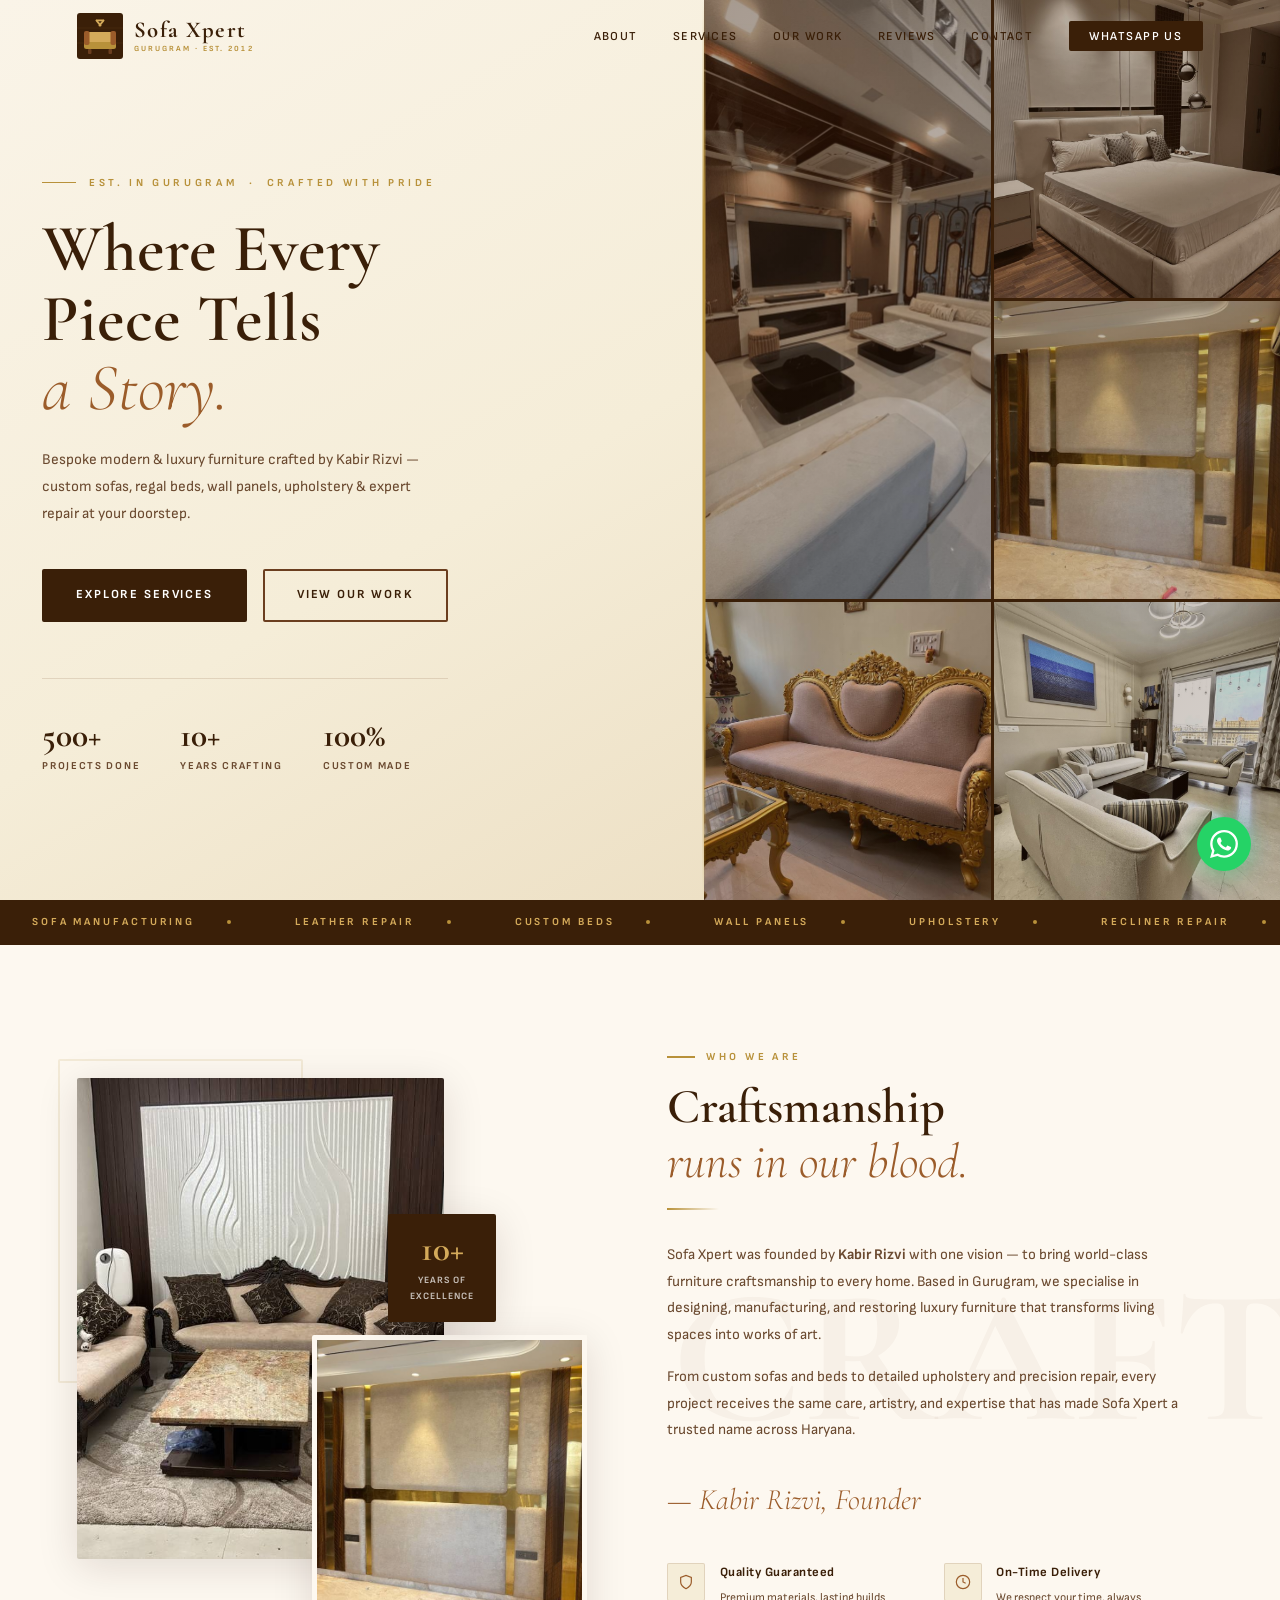
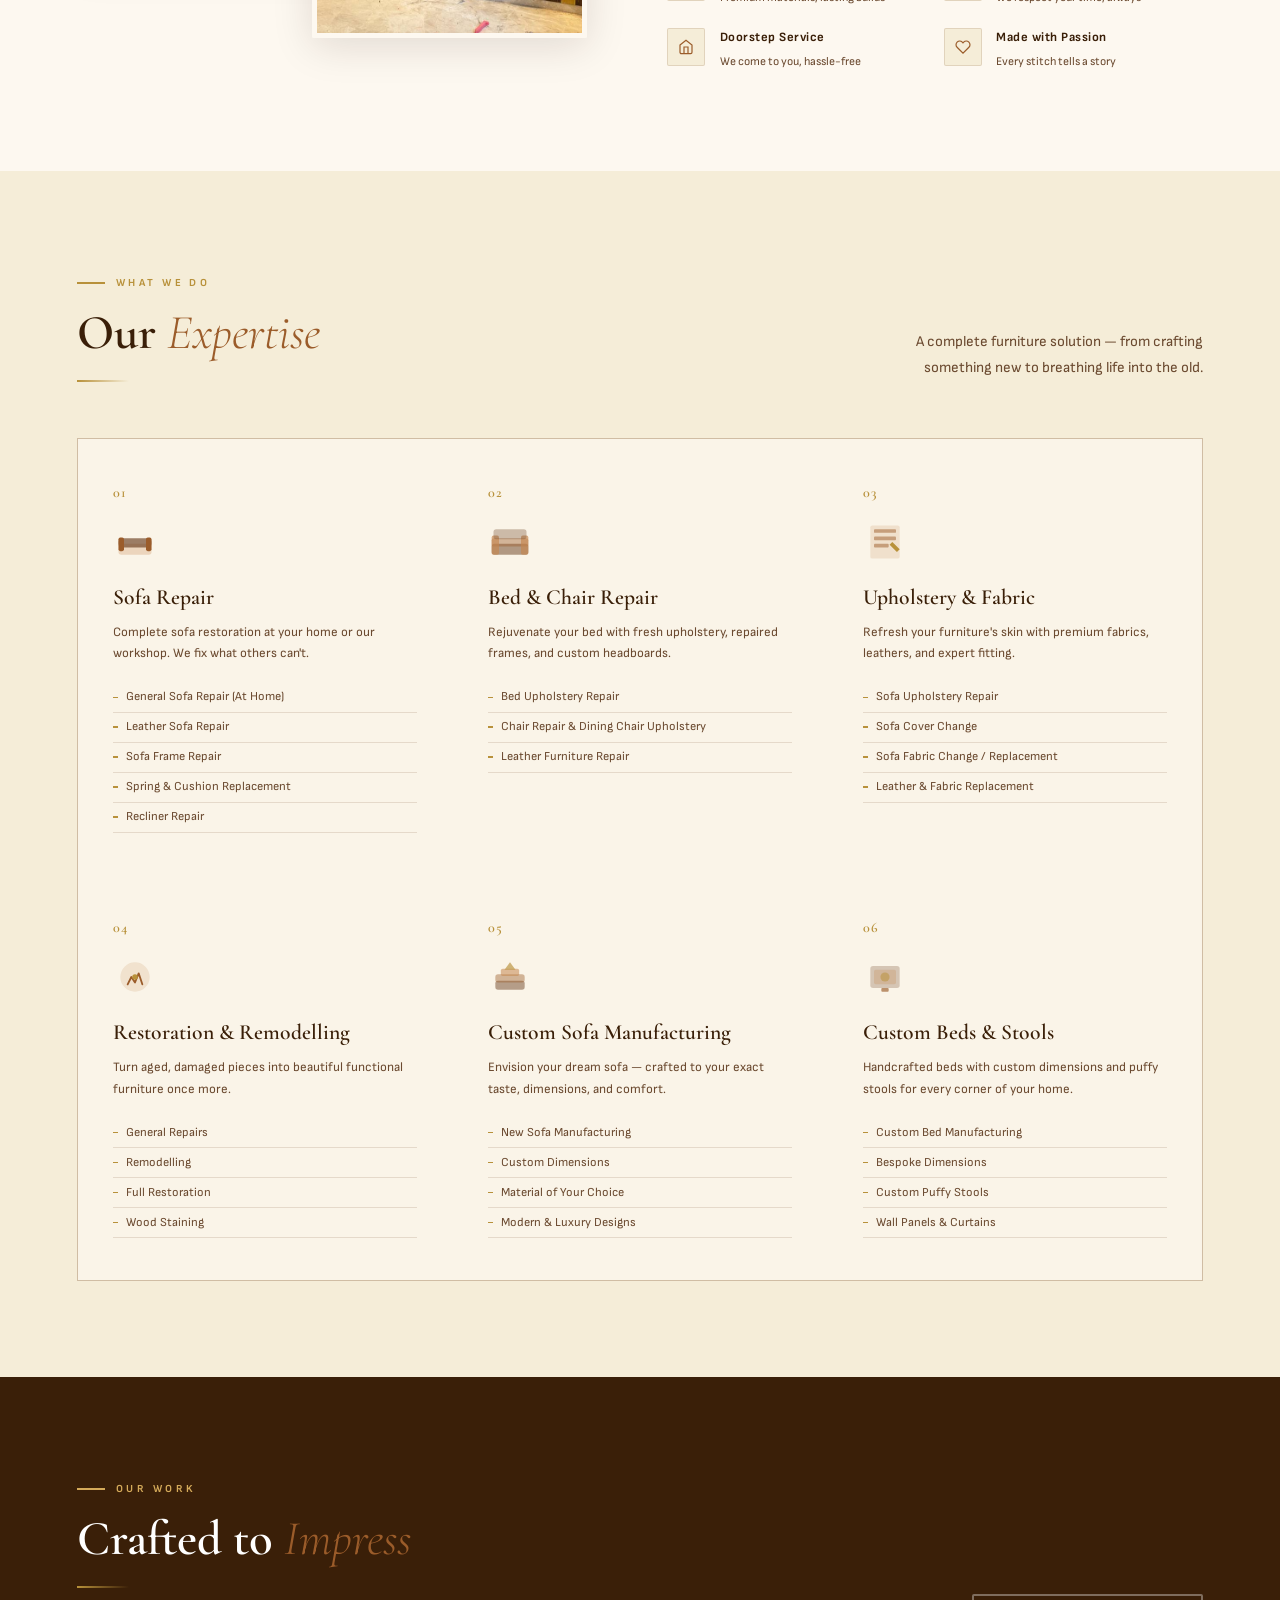
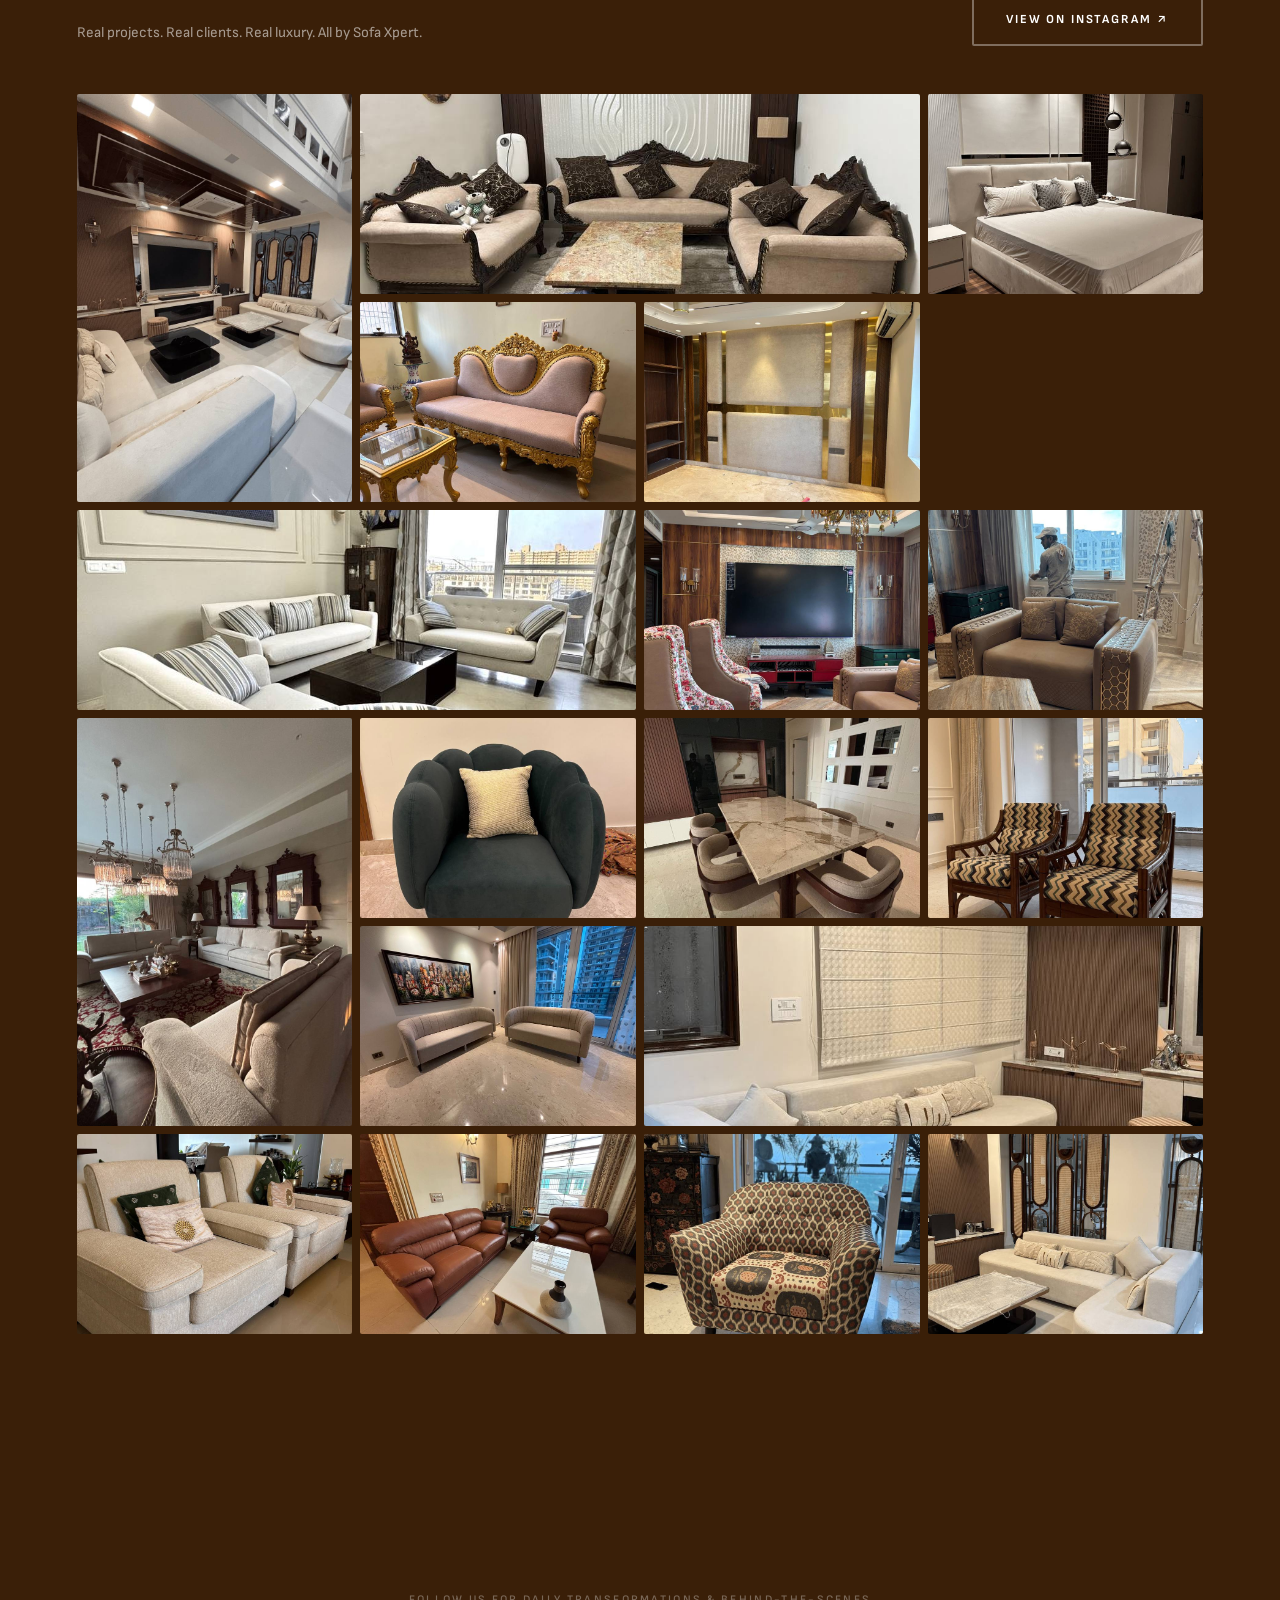
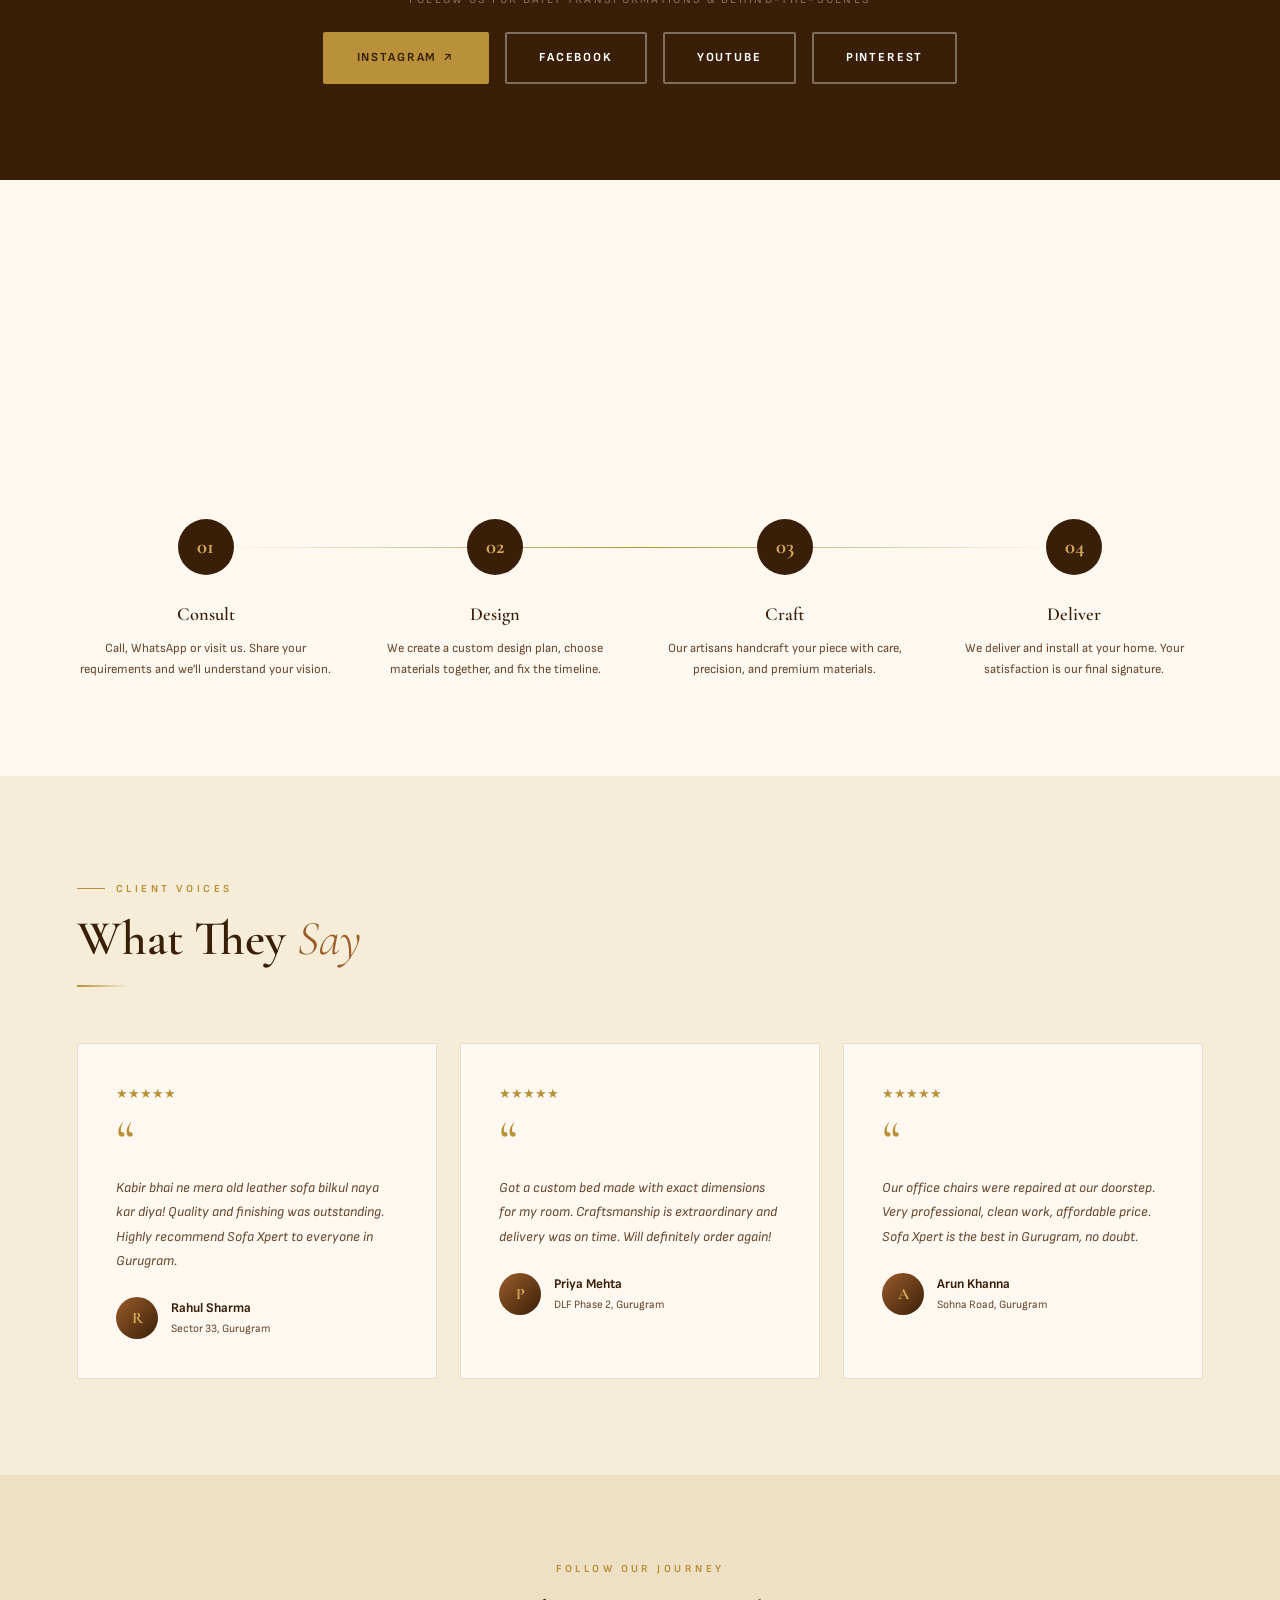
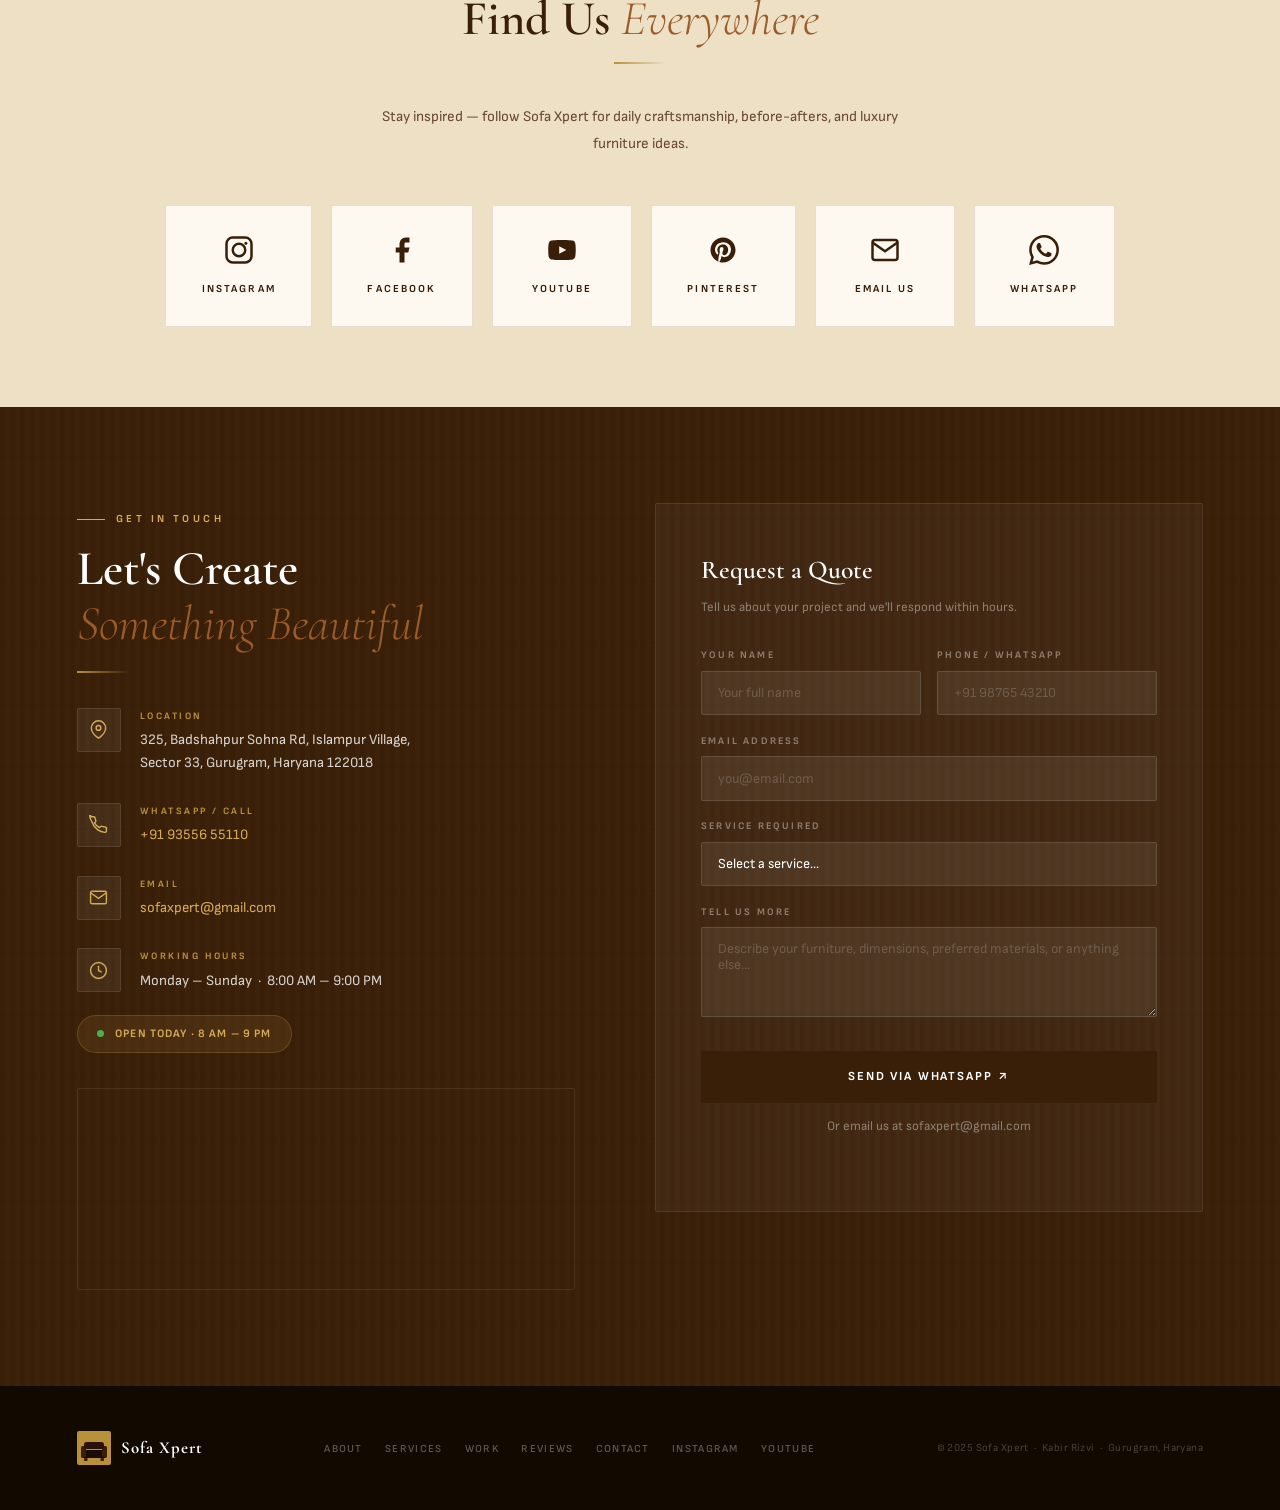
==== index.html @ 7680b851 "file name change" ====
<!DOCTYPE html>
<html lang="en">
<head>
  <meta charset="UTF-8"/>
  <meta name="viewport" content="width=device-width, initial-scale=1.0"/>
  <title>Sofa Xpert | Custom Modern &amp; Luxury Furniture – Gurugram</title>
  <meta name="description" content="Sofa Xpert by Kabir Rizvi — Custom luxury furniture, sofa repair, bed manufacturing, upholstery and more in Gurugram, Haryana."/>
  <link rel="preconnect" href="https://fonts.googleapis.com"/>
  <link rel="preconnect" href="https://fonts.gstatic.com" crossorigin/>
  <link href="https://fonts.googleapis.com/css2?family=Cormorant+Garamond:ital,wght@0,300;0,400;0,600;0,700;1,300;1,400;1,600&family=Sofia+Sans:wght@300;400;500;600;700&display=swap" rel="stylesheet"/>

  <link rel="stylesheet" href="style.css"/>
  
</head>
<body>

<!-- NAV -->
<nav id="nav">
  <a href="#" class="logo">
    <svg class="logo-icon" viewBox="0 0 46 46" fill="none" xmlns="http://www.w3.org/2000/svg">
      <rect width="46" height="46" rx="3" fill="#3A1F08"/>
      <!-- subtle grain lines -->
      <line x1="0" y1="15" x2="46" y2="15" stroke="rgba(184,145,58,.1)" stroke-width=".8"/>
      <line x1="0" y1="30" x2="46" y2="30" stroke="rgba(184,145,58,.1)" stroke-width=".8"/>
      <!-- Sofa seat -->
      <rect x="7" y="27" width="32" height="9" rx="2.5" fill="#B8913A"/>
      <!-- Sofa cushion back -->
      <rect x="10" y="19" width="26" height="10" rx="3" fill="#D4AA5A"/>
      <!-- Arms -->
      <rect x="7" y="18" width="5.5" height="14" rx="2" fill="#9B5C2A"/>
      <rect x="33.5" y="18" width="5.5" height="14" rx="2" fill="#9B5C2A"/>
      <!-- Legs -->
      <rect x="11" y="36" width="3.5" height="5" rx=".9" fill="#6B3E1F"/>
      <rect x="31.5" y="36" width="3.5" height="5" rx=".9" fill="#6B3E1F"/>
      <!-- X mark above -->
      <line x1="19.5" y1="7.5" x2="23.5" y2="12.5" stroke="#D4AA5A" stroke-width="2" stroke-linecap="round"/>
      <line x1="26.5" y1="7.5" x2="22.5" y2="12.5" stroke="#D4AA5A" stroke-width="2" stroke-linecap="round"/>
      <!-- Gold top bar -->
      <rect x="19" y="6.5" width="8" height="1.8" rx=".9" fill="#D4AA5A"/>
    </svg>
    <div class="logo-wm">
      <span class="logo-name">Sofa Xpert</span>
      <span class="logo-tag">Gurugram · Est. 2012</span>
    </div>
  </a>

  <ul class="nav-ul">
    <li><a href="#about">About</a></li>
    <li><a href="#services">Services</a></li>
    <li><a href="#gallery">Our Work</a></li>
    <li><a href="#testi">Reviews</a></li>
    <li><a href="#contact">Contact</a></li>
    <li><a href="https://wa.me/919355655110" target="_blank" class="nav-cta">WhatsApp Us</a></li>
  </ul>
  <button class="hbg" id="hbgBtn" aria-label="Menu">
    <span></span><span></span><span></span>
  </button>
</nav>

<!-- Mobile Nav -->
<div class="mob" id="mobNav">
  <button class="mob-x" id="mobX">✕</button>
  <a href="#about"    onclick="cM()">About</a>
  <a href="#services" onclick="cM()">Services</a>
  <a href="#gallery"  onclick="cM()">Our Work</a>
  <a href="#testi"    onclick="cM()">Reviews</a>
  <a href="#contact"  onclick="cM()">Contact</a>
  <a href="https://wa.me/919355655110" target="_blank" style="color:var(--gold)">WhatsApp ↗</a>
</div>

<!-- HERO -->
<section id="hero">
  <div class="h-left">
    <div class="h-content">
      <p class="h-ey">Est. in Gurugram &nbsp;·&nbsp; Crafted with Pride</p>
      <h1 class="h-hdg">Where Every<br/>Piece Tells<br/><em>a Story.</em></h1>
      <p class="h-sub">Bespoke modern &amp; luxury furniture crafted by Kabir Rizvi — custom sofas, regal beds, wall panels, upholstery &amp; expert repair at your doorstep.</p>
      <div class="h-btns">
        <a href="#services" class="btn btn-dark"><span>Explore Services</span></a>
        <a href="#gallery"  class="btn btn-ghost">View Our Work</a>
      </div>
      <div class="h-stats">
        <div><div class="sn">500+</div><div class="sl">Projects Done</div></div>
        <div><div class="sn">10+</div><div class="sl">Years Crafting</div></div>
        <div><div class="sn">100%</div><div class="sl">Custom Made</div></div>
      </div>
    </div>
  </div>

  <div class="h-right">
    <div class="h-grid">
      <div class="hg"><img src="[data-uri]" alt="luxury living room"/></div>
      <div class="hg"><img src="[data-uri]" alt="custom luxury bed"/></div>
      <div class="hg"><img src="[data-uri]" alt="wall panels"/></div>
      <div class="hg"><img src="[data-uri]" alt="gold baroque sofa"/></div>
      <div class="hg"><img src="[data-uri]" alt="modern sofas"/></div>
    </div>
    <div class="h-ov"></div>
  </div>
  <div class="h-gbar"></div>
</section>

<!-- MARQUEE -->
<div class="mq">
  <div class="mq-t">
    <span class="mi">Sofa Manufacturing <span class="md"></span></span>
    <span class="mi">Leather Repair <span class="md"></span></span>
    <span class="mi">Custom Beds <span class="md"></span></span>
    <span class="mi">Wall Panels <span class="md"></span></span>
    <span class="mi">Upholstery <span class="md"></span></span>
    <span class="mi">Recliner Repair <span class="md"></span></span>
    <span class="mi">Frame Repair <span class="md"></span></span>
    <span class="mi">Spring Replacement <span class="md"></span></span>
    <span class="mi">Fabric Change <span class="md"></span></span>
    <span class="mi">Restoration <span class="md"></span></span>
    <span class="mi">Remodelling <span class="md"></span></span>
    <span class="mi">Custom Stools <span class="md"></span></span>
    <span class="mi">Sofa Manufacturing <span class="md"></span></span>
    <span class="mi">Leather Repair <span class="md"></span></span>
    <span class="mi">Custom Beds <span class="md"></span></span>
    <span class="mi">Wall Panels <span class="md"></span></span>
    <span class="mi">Upholstery <span class="md"></span></span>
    <span class="mi">Recliner Repair <span class="md"></span></span>
    <span class="mi">Frame Repair <span class="md"></span></span>
    <span class="mi">Spring Replacement <span class="md"></span></span>
    <span class="mi">Fabric Change <span class="md"></span></span>
    <span class="mi">Restoration <span class="md"></span></span>
    <span class="mi">Remodelling <span class="md"></span></span>
    <span class="mi">Custom Stools <span class="md"></span></span>
  </div>
</div>

<!-- ABOUT -->
<section id="about">
  <div class="ab-g">
    <div class="ab-ph rv">
      <div class="ap-fr"></div>
      <div class="ap-m"><img src="[data-uri]" alt="Kabir Rizvi's craftsmanship — luxury sofa set"/></div>
      <div class="ap-a"><img src="[data-uri]" alt="wall panel detail"/></div>
      <div class="ap-b">
        <div class="ap-bn">10+</div>
        <div class="ap-bt">Years of<br/>Excellence</div>
      </div>
    </div>
    <div class="rv">
      <p class="tag">Who We Are</p>
      <h2 class="hdg">Craftsmanship<br/><em>runs in our blood.</em></h2>
      <div class="bar"></div>
      <p class="sub">Sofa Xpert was founded by <strong>Kabir Rizvi</strong> with one vision — to bring world-class furniture craftsmanship to every home. Based in Gurugram, we specialise in designing, manufacturing, and restoring luxury furniture that transforms living spaces into works of art.</p>
      <p class="sub" style="margin-top:1rem">From custom sofas and beds to detailed upholstery and precision repair, every project receives the same care, artistry, and expertise that has made Sofa Xpert a trusted name across Haryana.</p>
      <p class="ab-sig">— Kabir Rizvi, Founder</p>
      <div class="feats">
        <div class="feat">
          <div class="fic"><svg viewBox="0 0 24 24"><path d="M12 22s8-4 8-10V5l-8-3-8 3v7c0 6 8 10 8 10z"/></svg></div>
          <div class="fb"><strong>Quality Guaranteed</strong><span>Premium materials, lasting builds</span></div>
        </div>
        <div class="feat">
          <div class="fic"><svg viewBox="0 0 24 24"><circle cx="12" cy="12" r="10"/><polyline points="12 6 12 12 16 14"/></svg></div>
          <div class="fb"><strong>On-Time Delivery</strong><span>We respect your time, always</span></div>
        </div>
        <div class="feat">
          <div class="fic"><svg viewBox="0 0 24 24"><path d="M3 9l9-7 9 7v11a2 2 0 01-2 2H5a2 2 0 01-2-2z"/><polyline points="9 22 9 12 15 12 15 22"/></svg></div>
          <div class="fb"><strong>Doorstep Service</strong><span>We come to you, hassle-free</span></div>
        </div>
        <div class="feat">
          <div class="fic"><svg viewBox="0 0 24 24"><path d="M20.84 4.61a5.5 5.5 0 00-7.78 0L12 5.67l-1.06-1.06a5.5 5.5 0 00-7.78 7.78l1.06 1.06L12 21.23l7.78-7.78 1.06-1.06a5.5 5.5 0 000-7.78z"/></svg></div>
          <div class="fb"><strong>Made with Passion</strong><span>Every stitch tells a story</span></div>
        </div>
      </div>
    </div>
  </div>
</section>

<!-- SERVICES -->
<section id="services">
  <div class="svc-h">
    <div class="rv">
      <p class="tag">What We Do</p>
      <h2 class="hdg">Our <em>Expertise</em></h2>
      <div class="bar" style="margin-bottom:0"></div>
    </div>
    <p class="sub rv" style="text-align:right;max-width:300px">A complete furniture solution — from crafting something new to breathing life into the old.</p>
  </div>
  <div class="svc-g">
    <div class="sc rv">
      <div class="sc-n">01</div>
      <div class="sc-ico"><svg viewBox="0 0 48 48" fill="none"><rect x="6" y="26" width="36" height="12" rx="3" fill="#C4864E" opacity=".28"/><rect x="6" y="20" width="36" height="10" rx="4" fill="#6B3E1F" opacity=".65"/><rect x="6" y="19" width="6" height="15" rx="2" fill="#9B5C2A"/><rect x="36" y="19" width="6" height="15" rx="2" fill="#9B5C2A"/></svg></div>
      <h3 class="sc-t">Sofa Repair</h3>
      <p class="sc-d">Complete sofa restoration at your home or our workshop. We fix what others can't.</p>
      <ul class="sc-l"><li>General Sofa Repair (At Home)</li><li>Leather Sofa Repair</li><li>Sofa Frame Repair</li><li>Spring &amp; Cushion Replacement</li><li>Recliner Repair</li></ul>
    </div>
    <div class="sc rv">
      <div class="sc-n">02</div>
      <div class="sc-ico"><svg viewBox="0 0 48 48" fill="none"><rect x="4" y="26" width="40" height="12" rx="3" fill="#6B3E1F" opacity=".5"/><rect x="4" y="20" width="40" height="9" rx="2" fill="#9B5C2A" opacity=".42"/><rect x="4" y="17" width="8" height="21" rx="2" fill="#C4864E" opacity=".65"/><rect x="36" y="17" width="8" height="21" rx="2" fill="#C4864E" opacity=".65"/><rect x="6" y="10" width="36" height="11" rx="3" fill="#6B3E1F" opacity=".32"/></svg></div>
      <h3 class="sc-t">Bed &amp; Chair Repair</h3>
      <p class="sc-d">Rejuvenate your bed with fresh upholstery, repaired frames, and custom headboards.</p>
      <ul class="sc-l"><li>Bed Upholstery Repair</li><li>Chair Repair &amp; Dining Chair Upholstery</li><li>Leather Furniture Repair</li></ul>
    </div>
    <div class="sc rv">
      <div class="sc-n">03</div>
      <div class="sc-ico"><svg viewBox="0 0 48 48" fill="none"><rect x="8" y="6" width="32" height="36" rx="2" fill="#C4864E" opacity=".18"/><rect x="12" y="10" width="24" height="4" rx="1" fill="#9B5C2A" opacity=".5"/><rect x="12" y="18" width="24" height="4" rx="1" fill="#9B5C2A" opacity=".5"/><rect x="12" y="26" width="16" height="4" rx="1" fill="#9B5C2A" opacity=".5"/><path d="M32 24l8 8-3 3-8-8" fill="#B8913A"/></svg></div>
      <h3 class="sc-t">Upholstery &amp; Fabric</h3>
      <p class="sc-d">Refresh your furniture's skin with premium fabrics, leathers, and expert fitting.</p>
      <ul class="sc-l"><li>Sofa Upholstery Repair</li><li>Sofa Cover Change</li><li>Sofa Fabric Change / Replacement</li><li>Leather &amp; Fabric Replacement</li></ul>
    </div>
    <div class="sc rv">
      <div class="sc-n">04</div>
      <div class="sc-ico"><svg viewBox="0 0 48 48" fill="none"><circle cx="24" cy="24" r="16" fill="#C4864E" opacity=".17"/><path d="M16 32l4-8 4 6 4-10 4 12" stroke="#9B5C2A" stroke-width="2" stroke-linecap="round" stroke-linejoin="round"/><circle cx="24" cy="24" r="3" fill="#B8913A"/></svg></div>
      <h3 class="sc-t">Restoration &amp; Remodelling</h3>
      <p class="sc-d">Turn aged, damaged pieces into beautiful functional furniture once more.</p>
      <ul class="sc-l"><li>General Repairs</li><li>Remodelling</li><li>Full Restoration</li><li>Wood Staining</li></ul>
    </div>
    <div class="sc rv">
      <div class="sc-n">05</div>
      <div class="sc-ico"><svg viewBox="0 0 48 48" fill="none"><rect x="8" y="28" width="32" height="10" rx="3" fill="#6B3E1F" opacity=".48"/><rect x="8" y="21" width="32" height="9" rx="3" fill="#9B5C2A" opacity=".43"/><rect x="14" y="15" width="20" height="8" rx="2" fill="#C4864E" opacity=".55"/><path d="M24 8l6 8H18l6-8z" fill="#B8913A" opacity=".65"/></svg></div>
      <h3 class="sc-t">Custom Sofa Manufacturing</h3>
      <p class="sc-d">Envision your dream sofa — crafted to your exact taste, dimensions, and comfort.</p>
      <ul class="sc-l"><li>New Sofa Manufacturing</li><li>Custom Dimensions</li><li>Material of Your Choice</li><li>Modern &amp; Luxury Designs</li></ul>
    </div>
    <div class="sc rv">
      <div class="sc-n">06</div>
      <div class="sc-ico"><svg viewBox="0 0 48 48" fill="none"><rect x="8" y="12" width="32" height="24" rx="3" fill="#6B3E1F" opacity=".26"/><rect x="12" y="16" width="24" height="16" rx="2" fill="#C4864E" opacity=".26"/><rect x="20" y="36" width="8" height="4" rx="1" fill="#9B5C2A" opacity=".65"/><circle cx="24" cy="24" r="5" fill="#B8913A" opacity=".52"/></svg></div>
      <h3 class="sc-t">Custom Beds &amp; Stools</h3>
      <p class="sc-d">Handcrafted beds with custom dimensions and puffy stools for every corner of your home.</p>
      <ul class="sc-l"><li>Custom Bed Manufacturing</li><li>Bespoke Dimensions</li><li>Custom Puffy Stools</li><li>Wall Panels &amp; Curtains</li></ul>
    </div>
  </div>
</section>

<!-- GALLERY — ALL 20 REAL PHOTOS -->
<section id="gallery">
  <div class="gal-h">
    <div class="rv">
      <p class="tag">Our Work</p>
      <h2 class="hdg">Crafted to <em>Impress</em></h2>
      <div class="bar"></div>
      <p class="sub">Real projects. Real clients. Real luxury. All by Sofa Xpert.</p>
    </div>
    <a href="https://www.instagram.com/sofaxpert/" target="_blank" class="btn btn-gl rv">View on Instagram ↗</a>
  </div>

  <div class="gal-g">
    <!-- row 1 -->
    <div class="gi t2 rv"><img src="[data-uri]" alt="Large luxury living room"/><div class="gi-ov"><span>Luxury Living Room</span></div></div>
    <div class="gi c2 rv"><img src="[data-uri]" alt="Royal carved sofa set"/><div class="gi-ov"><span>Royal Carved Sofa</span></div></div>
    <div class="gi rv"><img src="[data-uri]" alt="Custom luxury bed"/><div class="gi-ov"><span>Custom Luxury Bed</span></div></div>
    <!-- row 2 (completing row 1 tall) -->
    <div class="gi rv"><img src="[data-uri]" alt="Gold baroque sofa"/><div class="gi-ov"><span>Gold Baroque Sofa</span></div></div>
    <div class="gi rv"><img src="[data-uri]" alt="Wall panels"/><div class="gi-ov"><span>Luxury Wall Panels</span></div></div>
    <!-- row 3 -->
    <div class="gi c2 rv"><img src="[data-uri]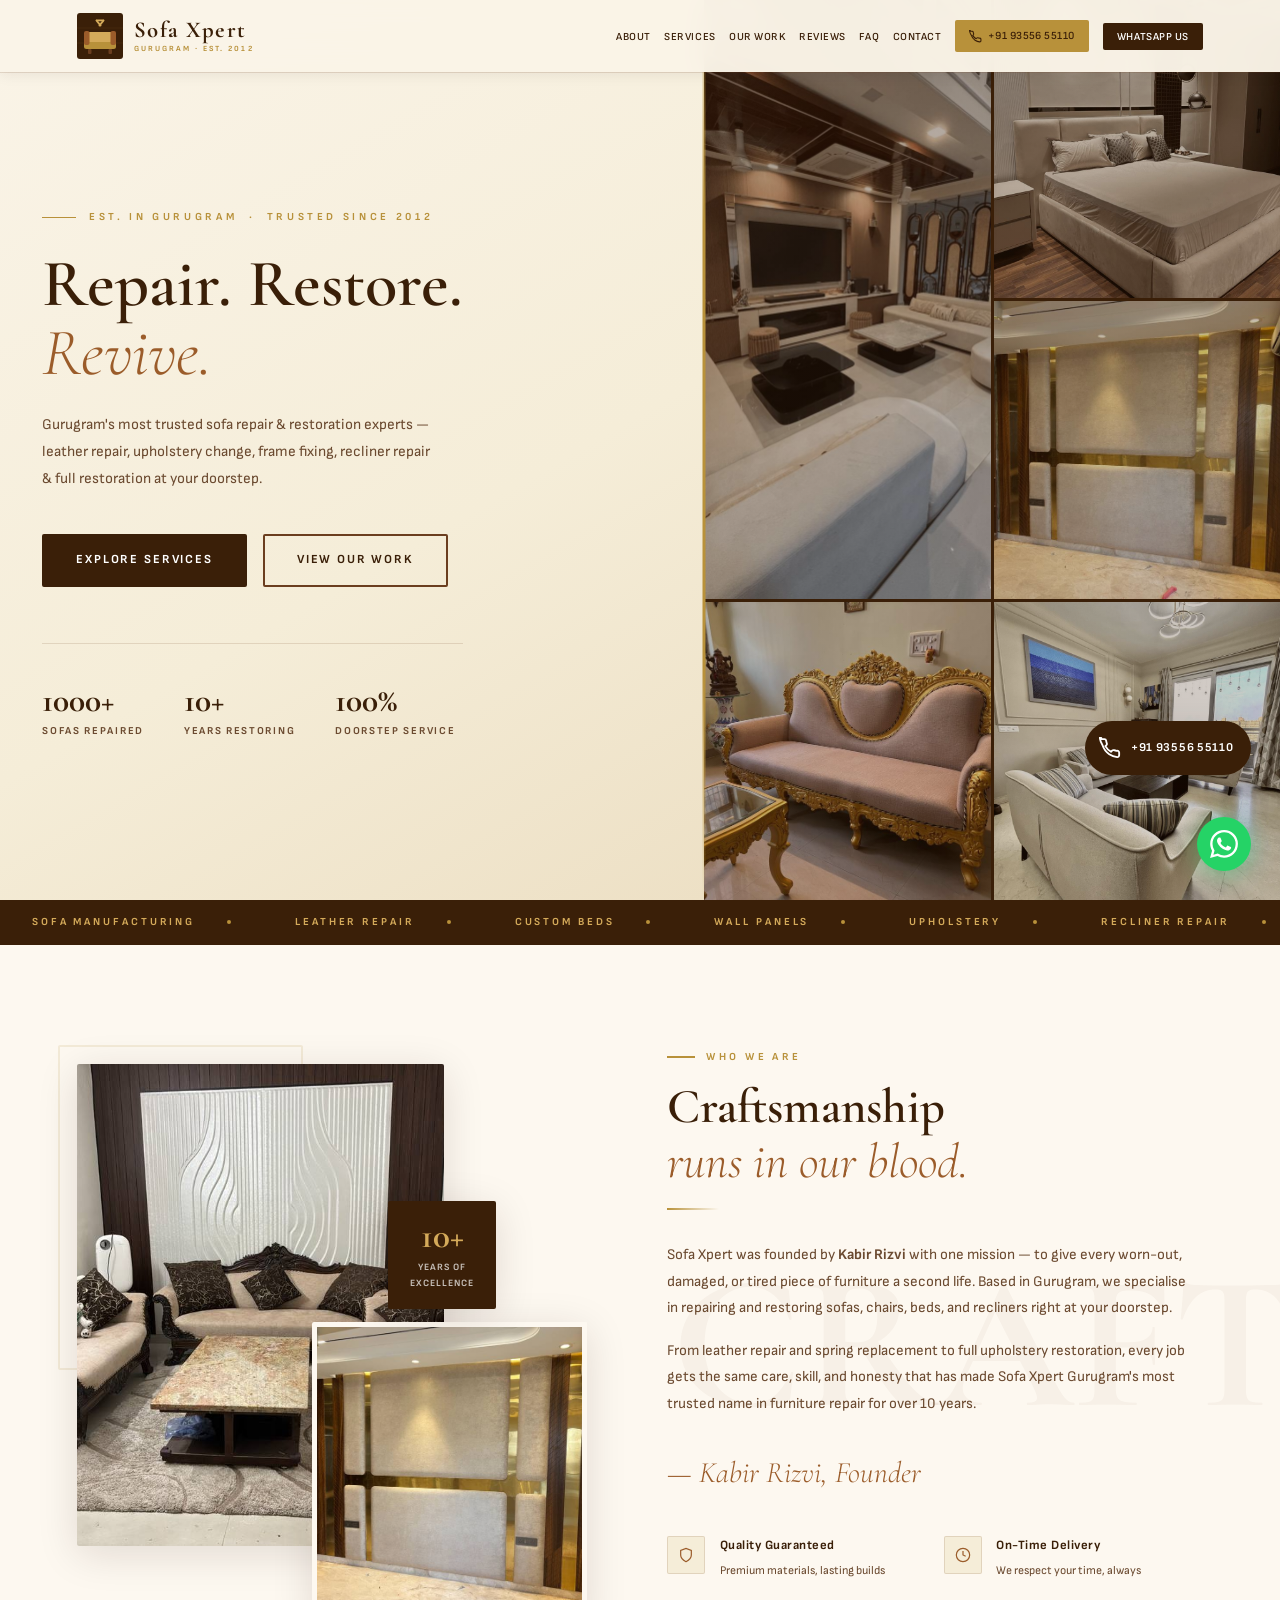
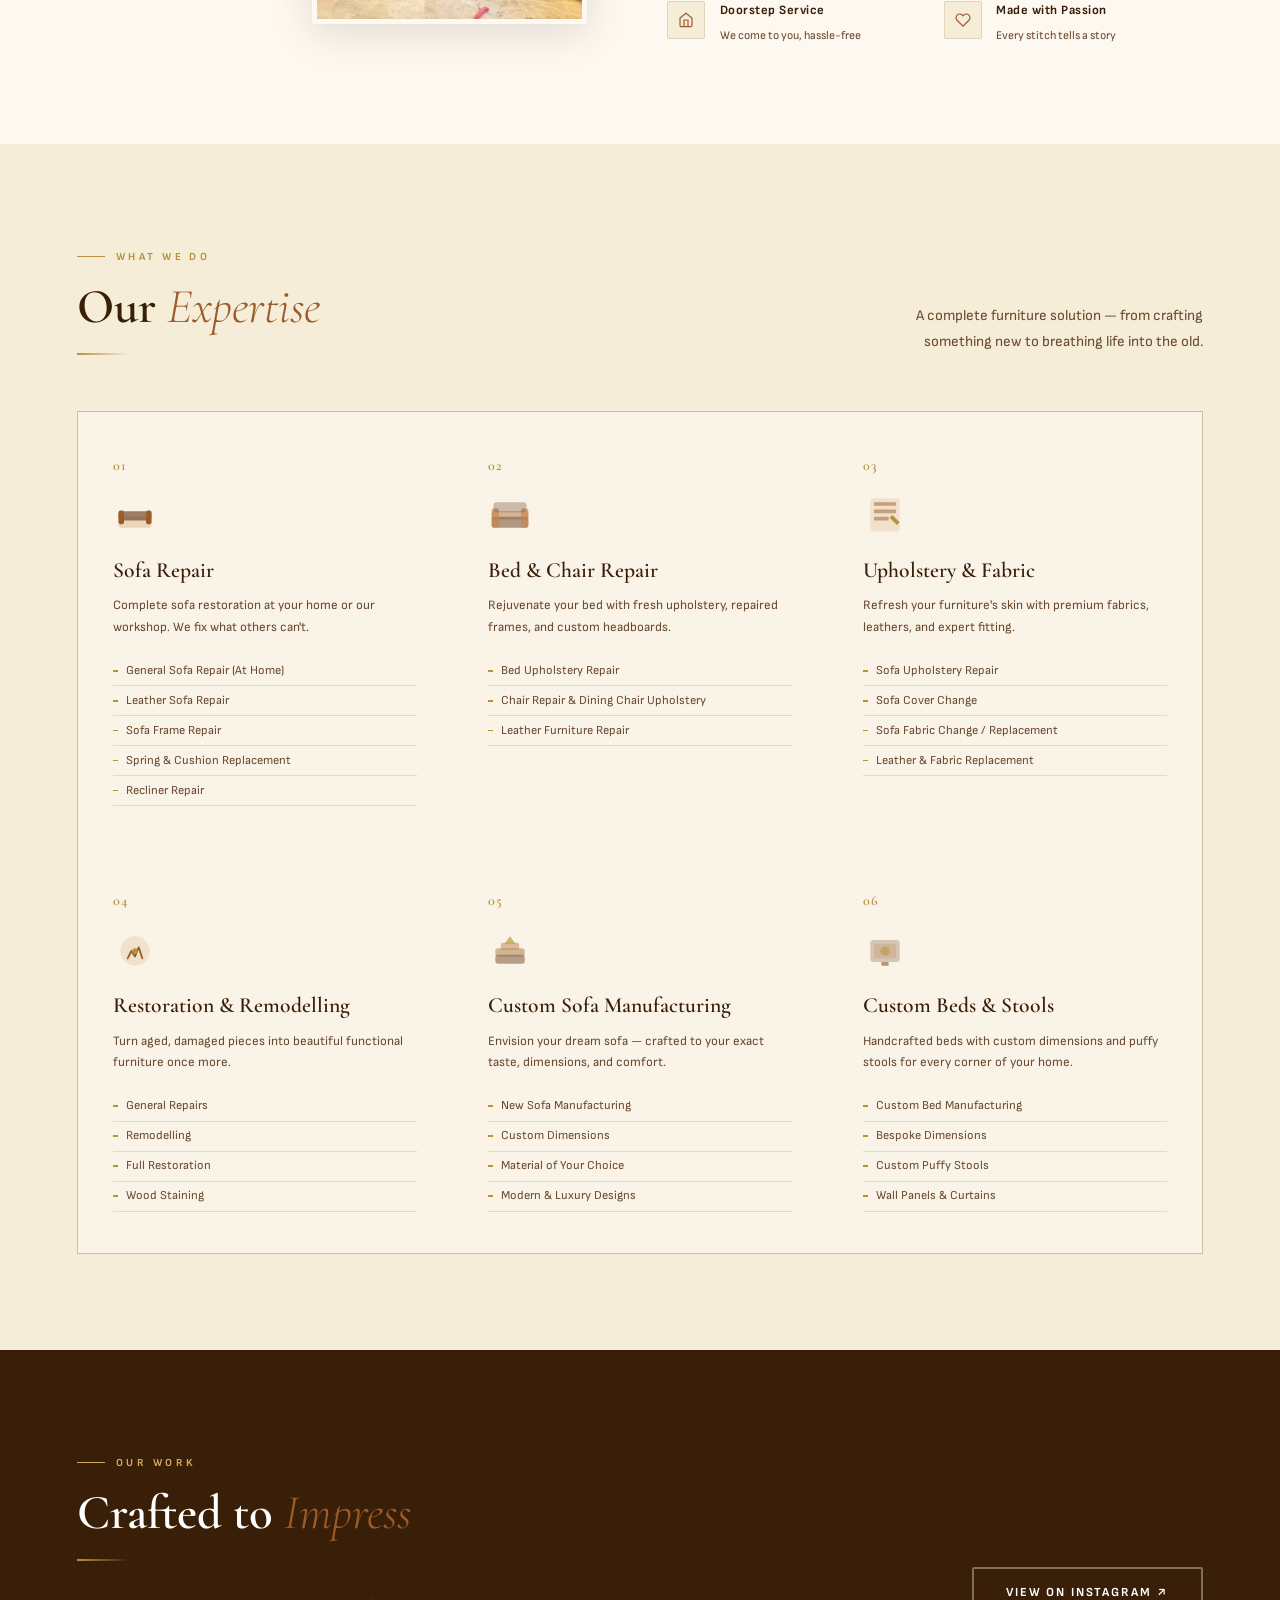
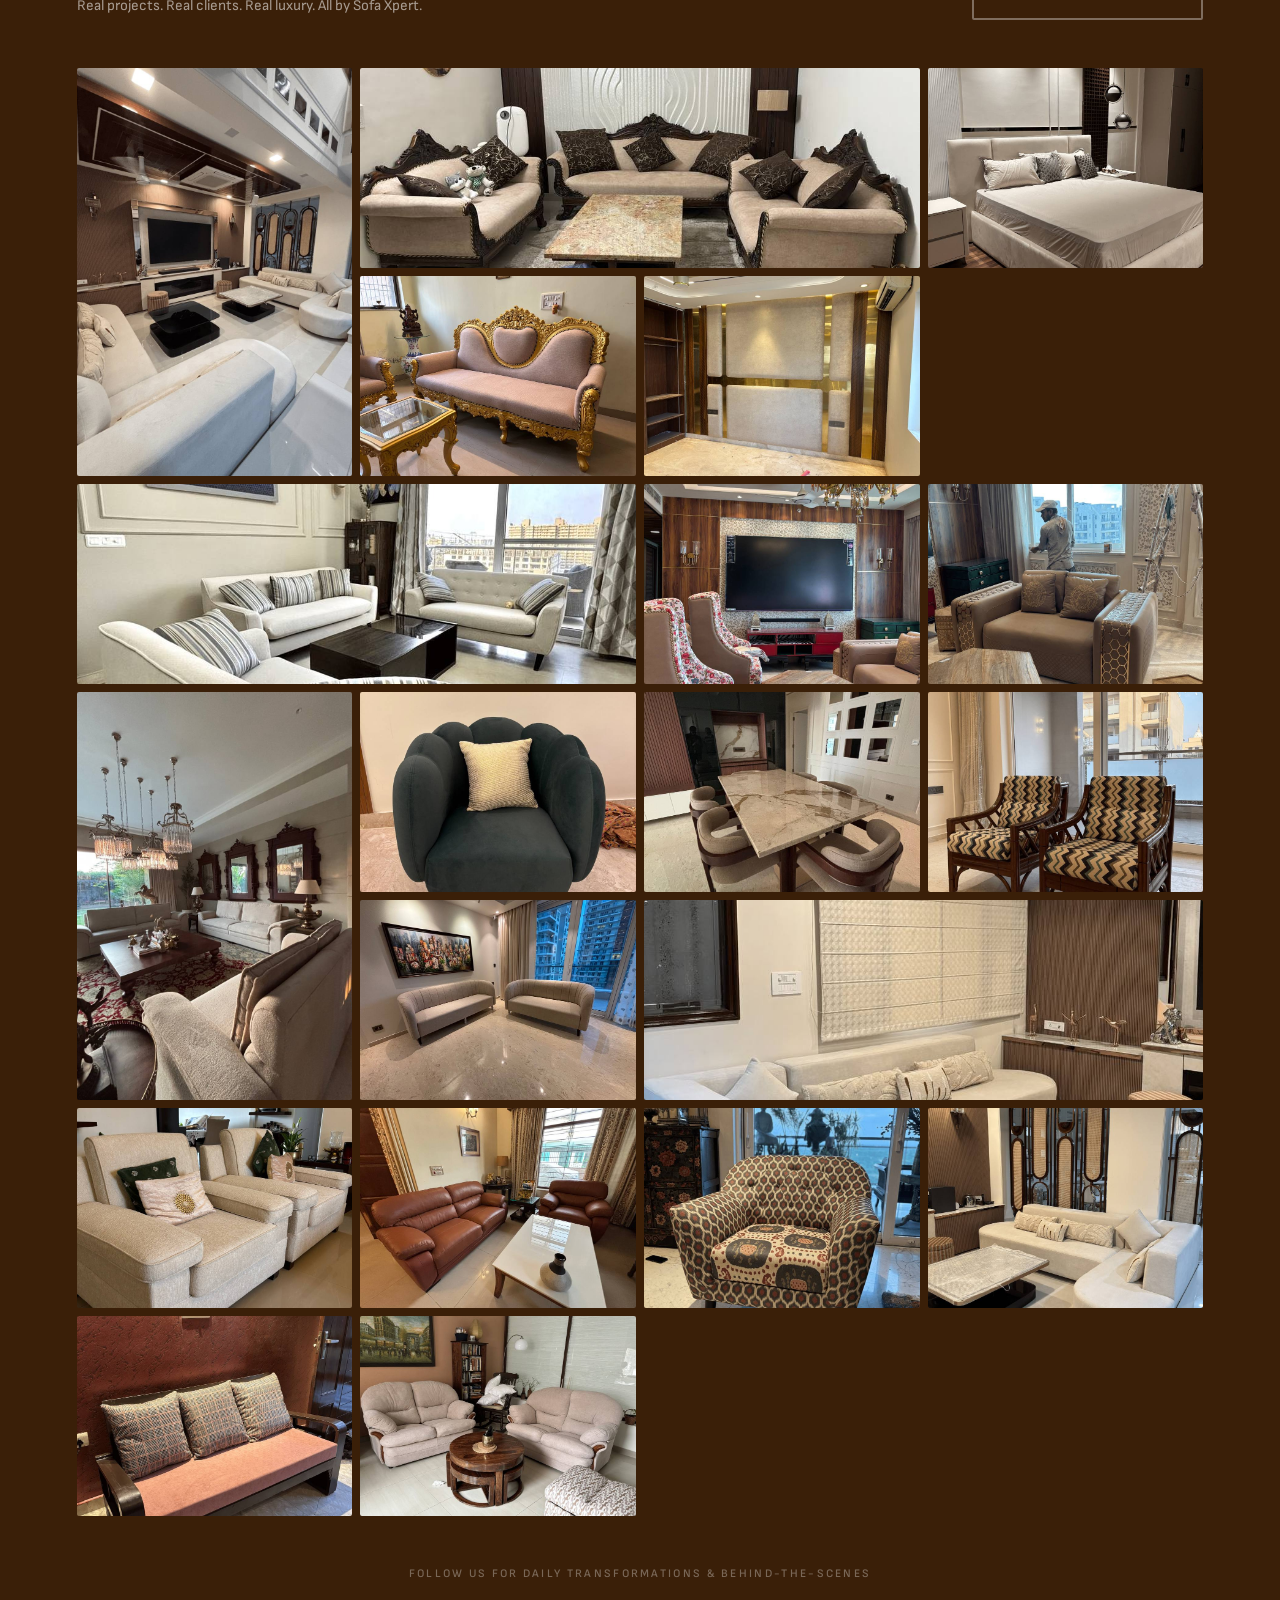
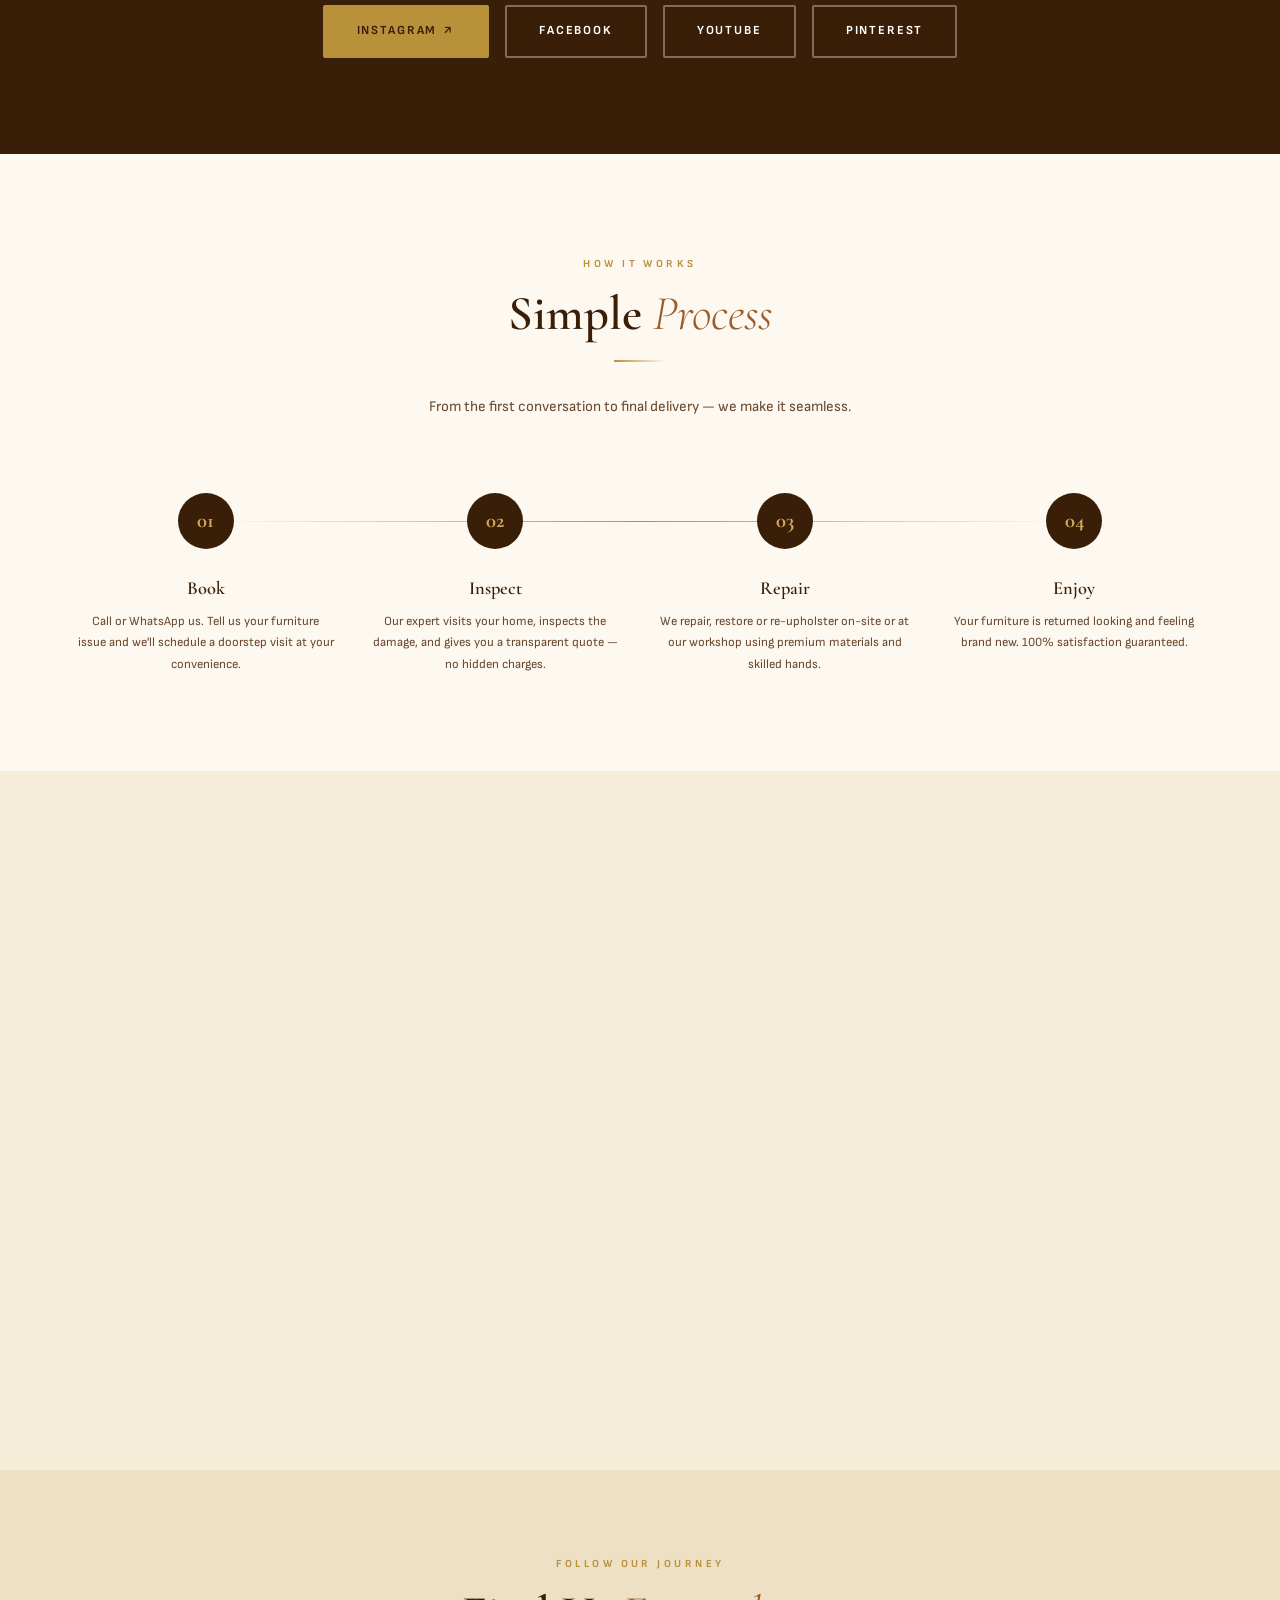
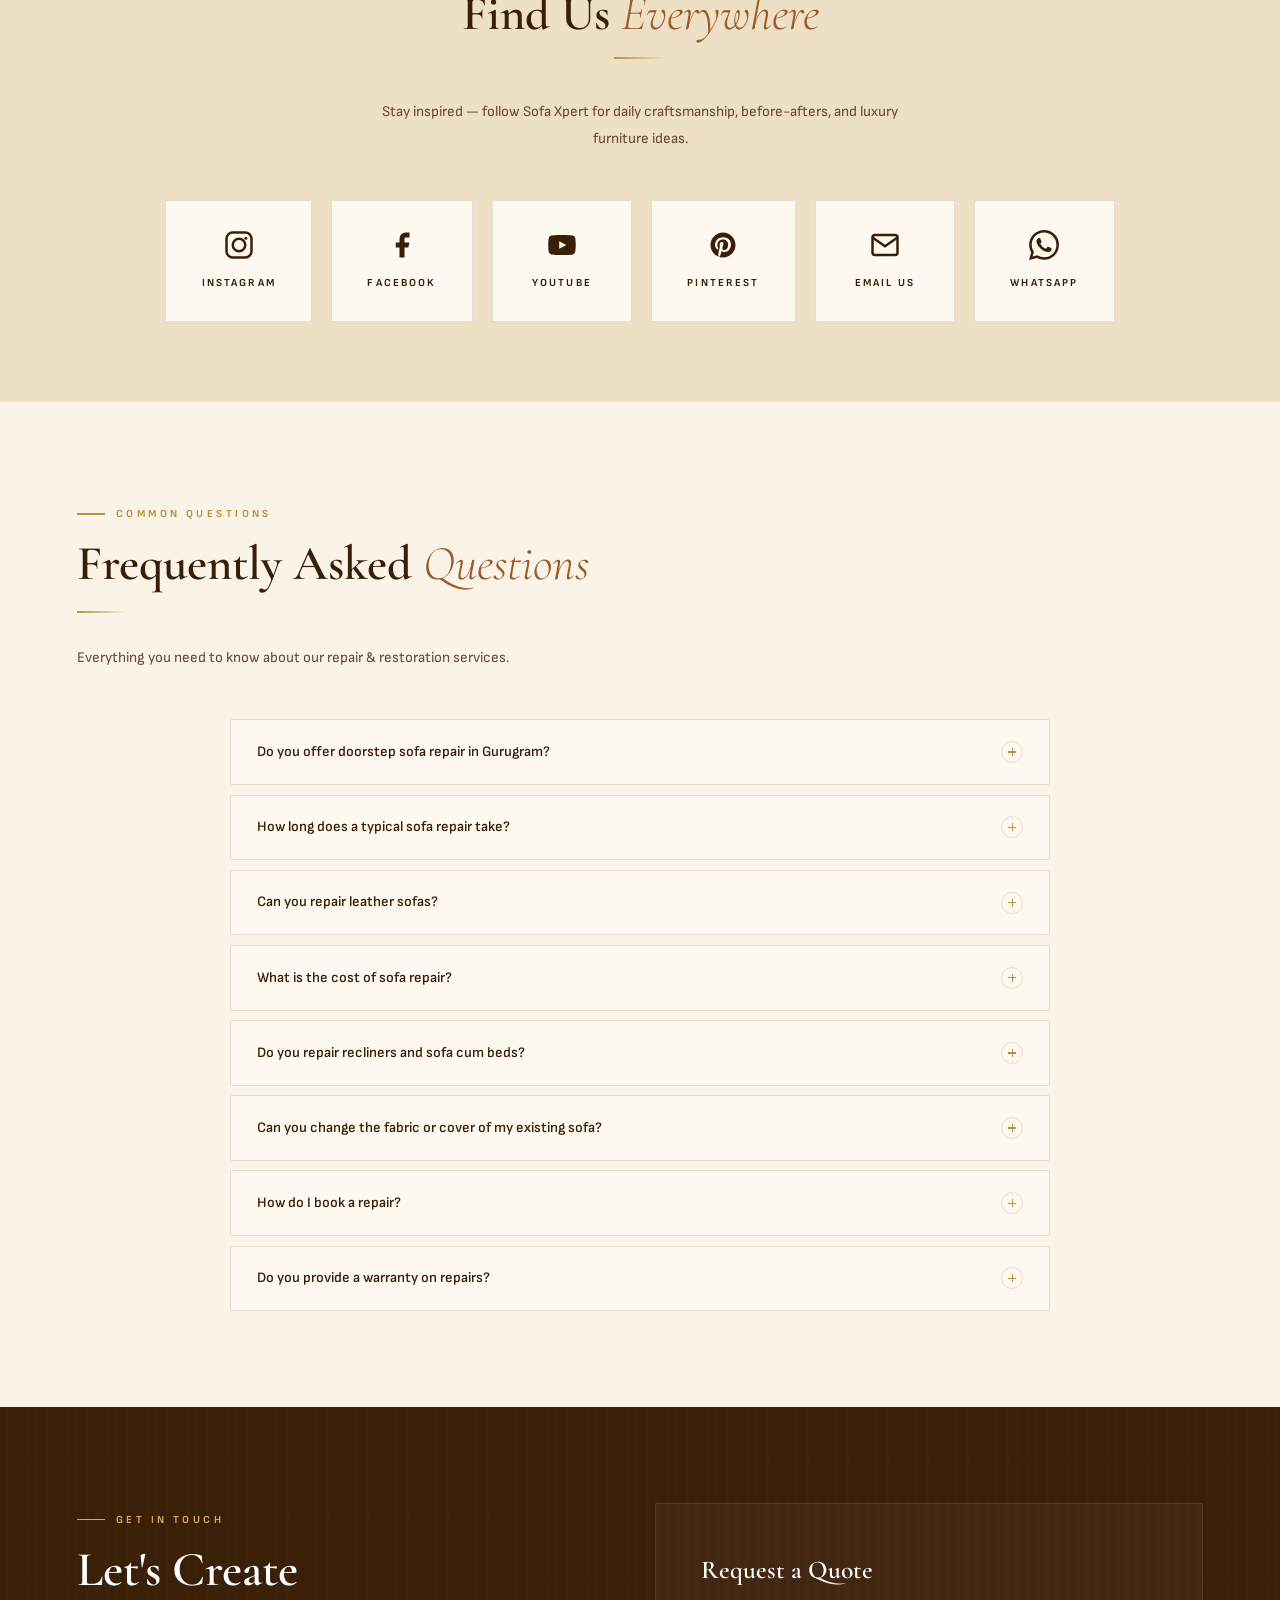
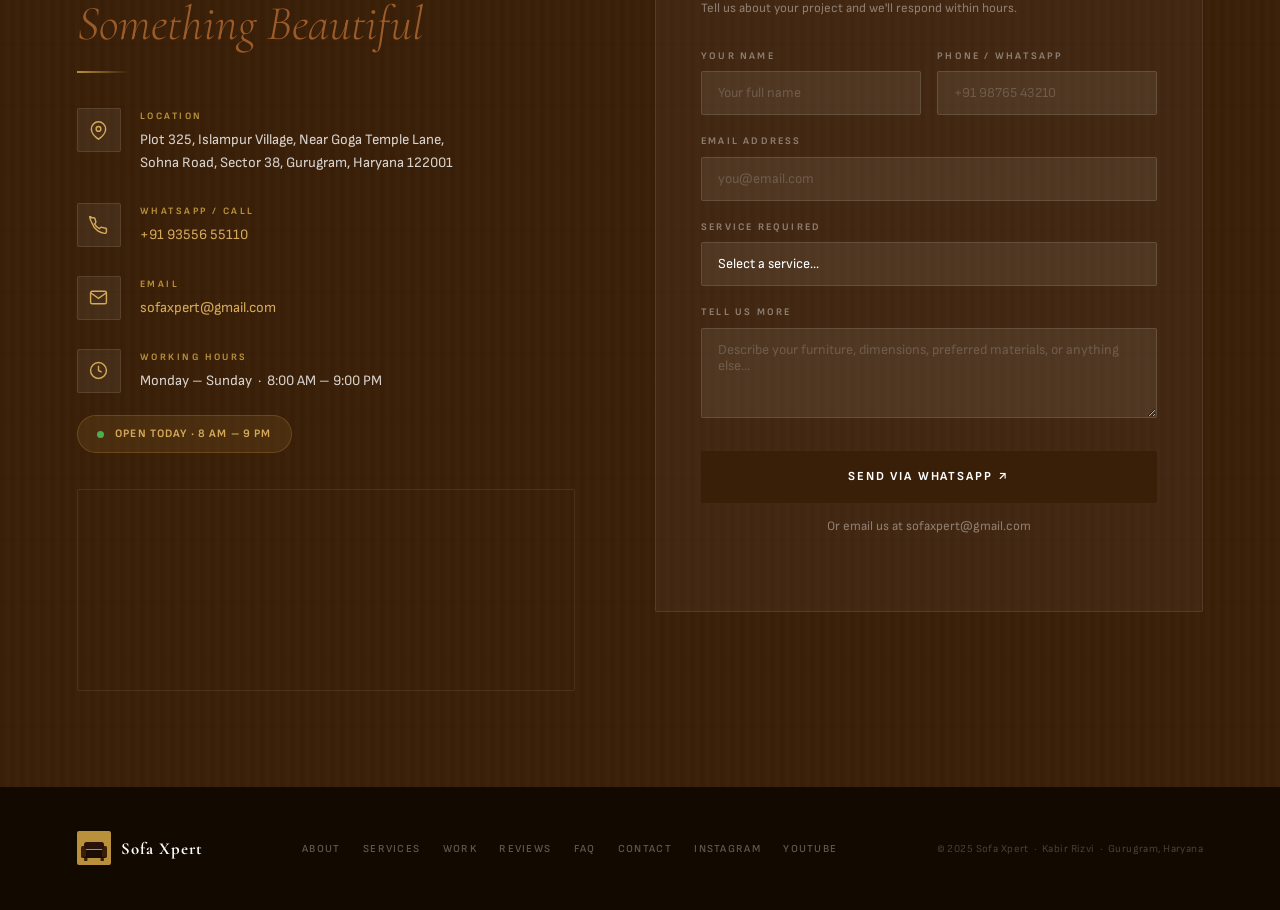
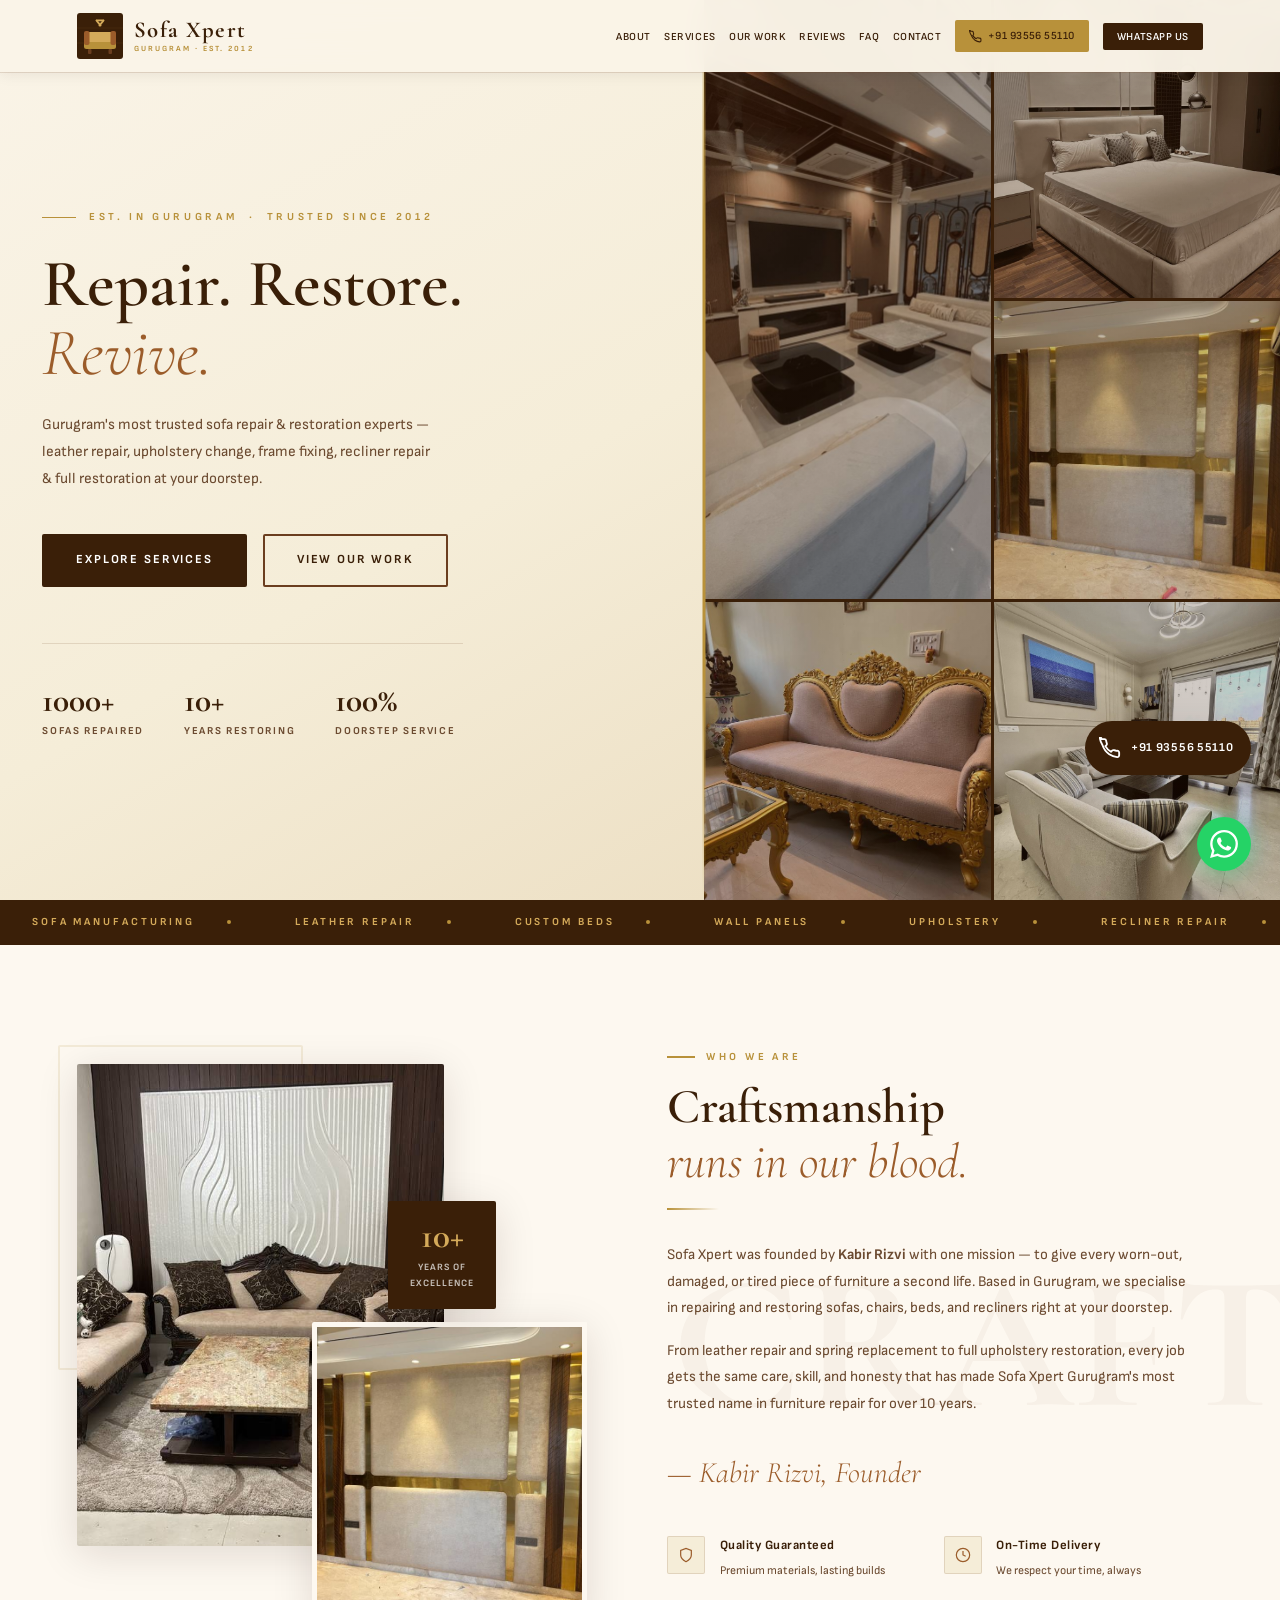
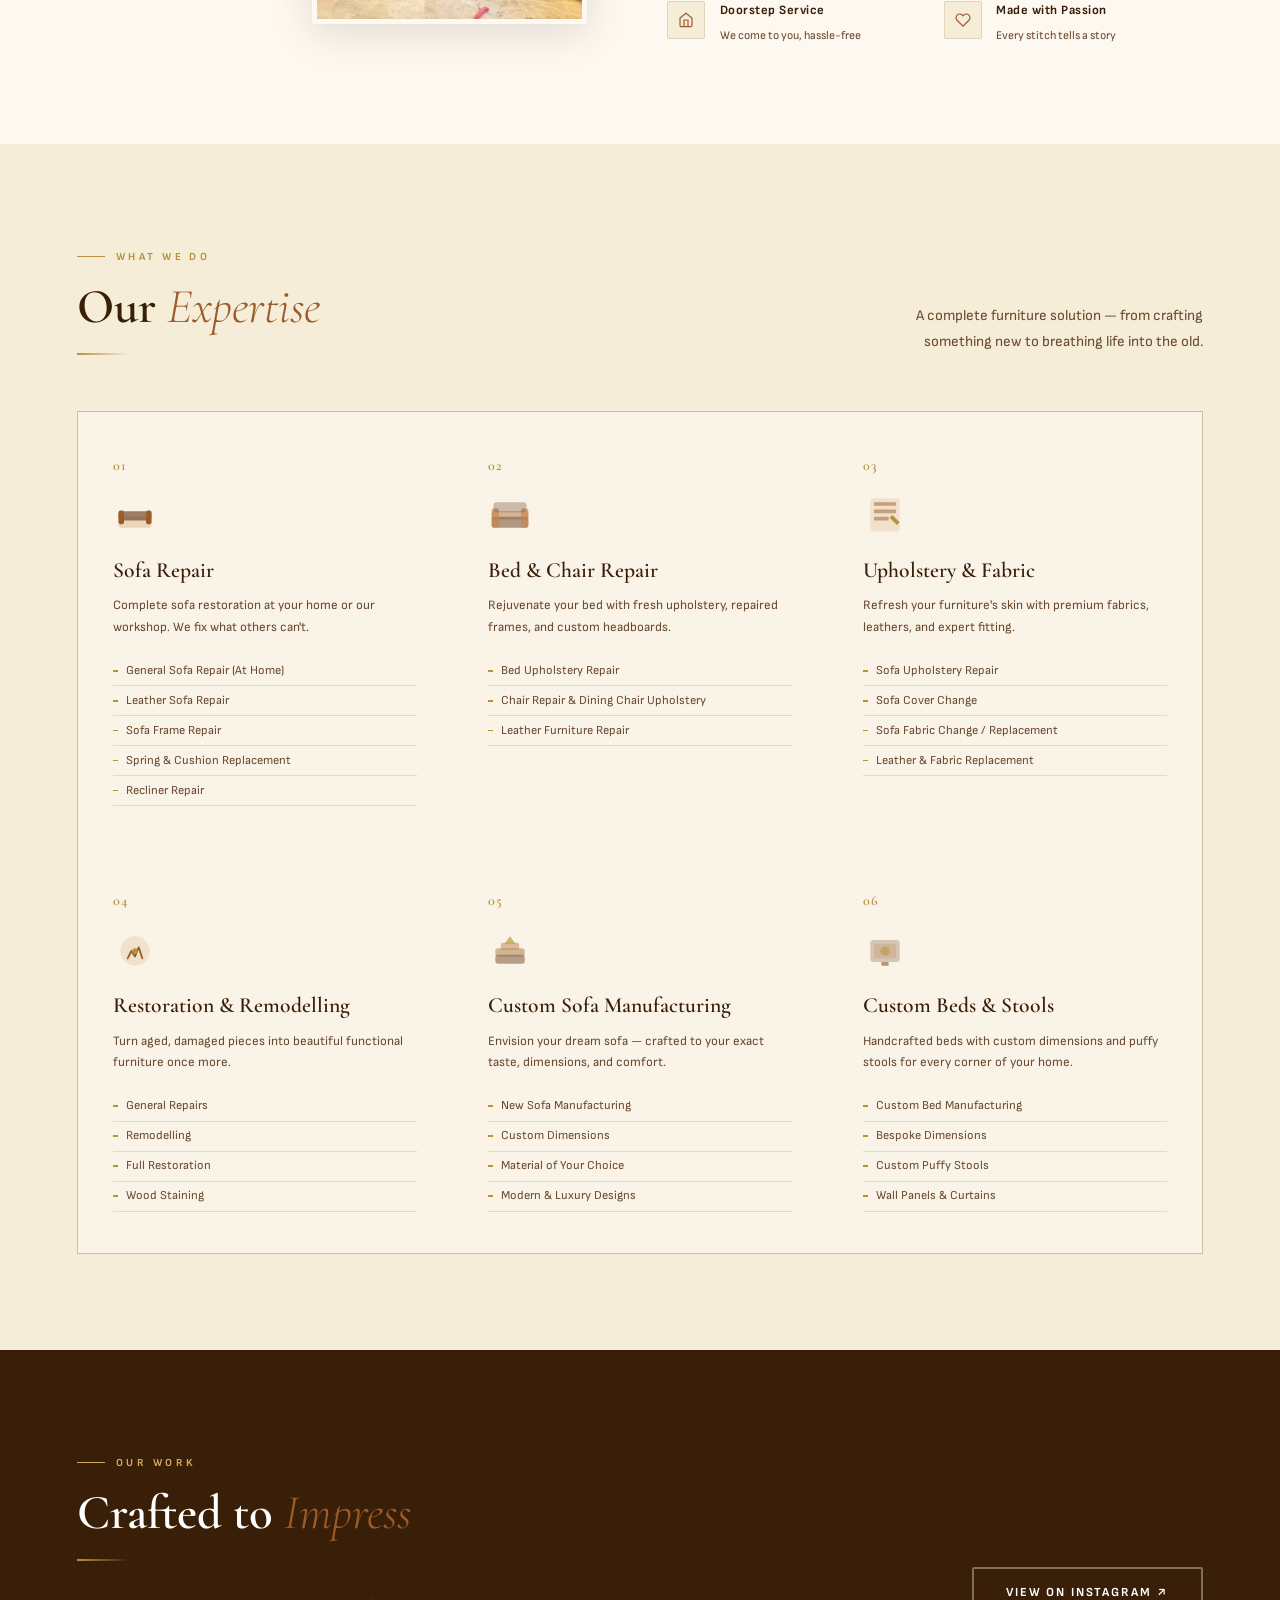
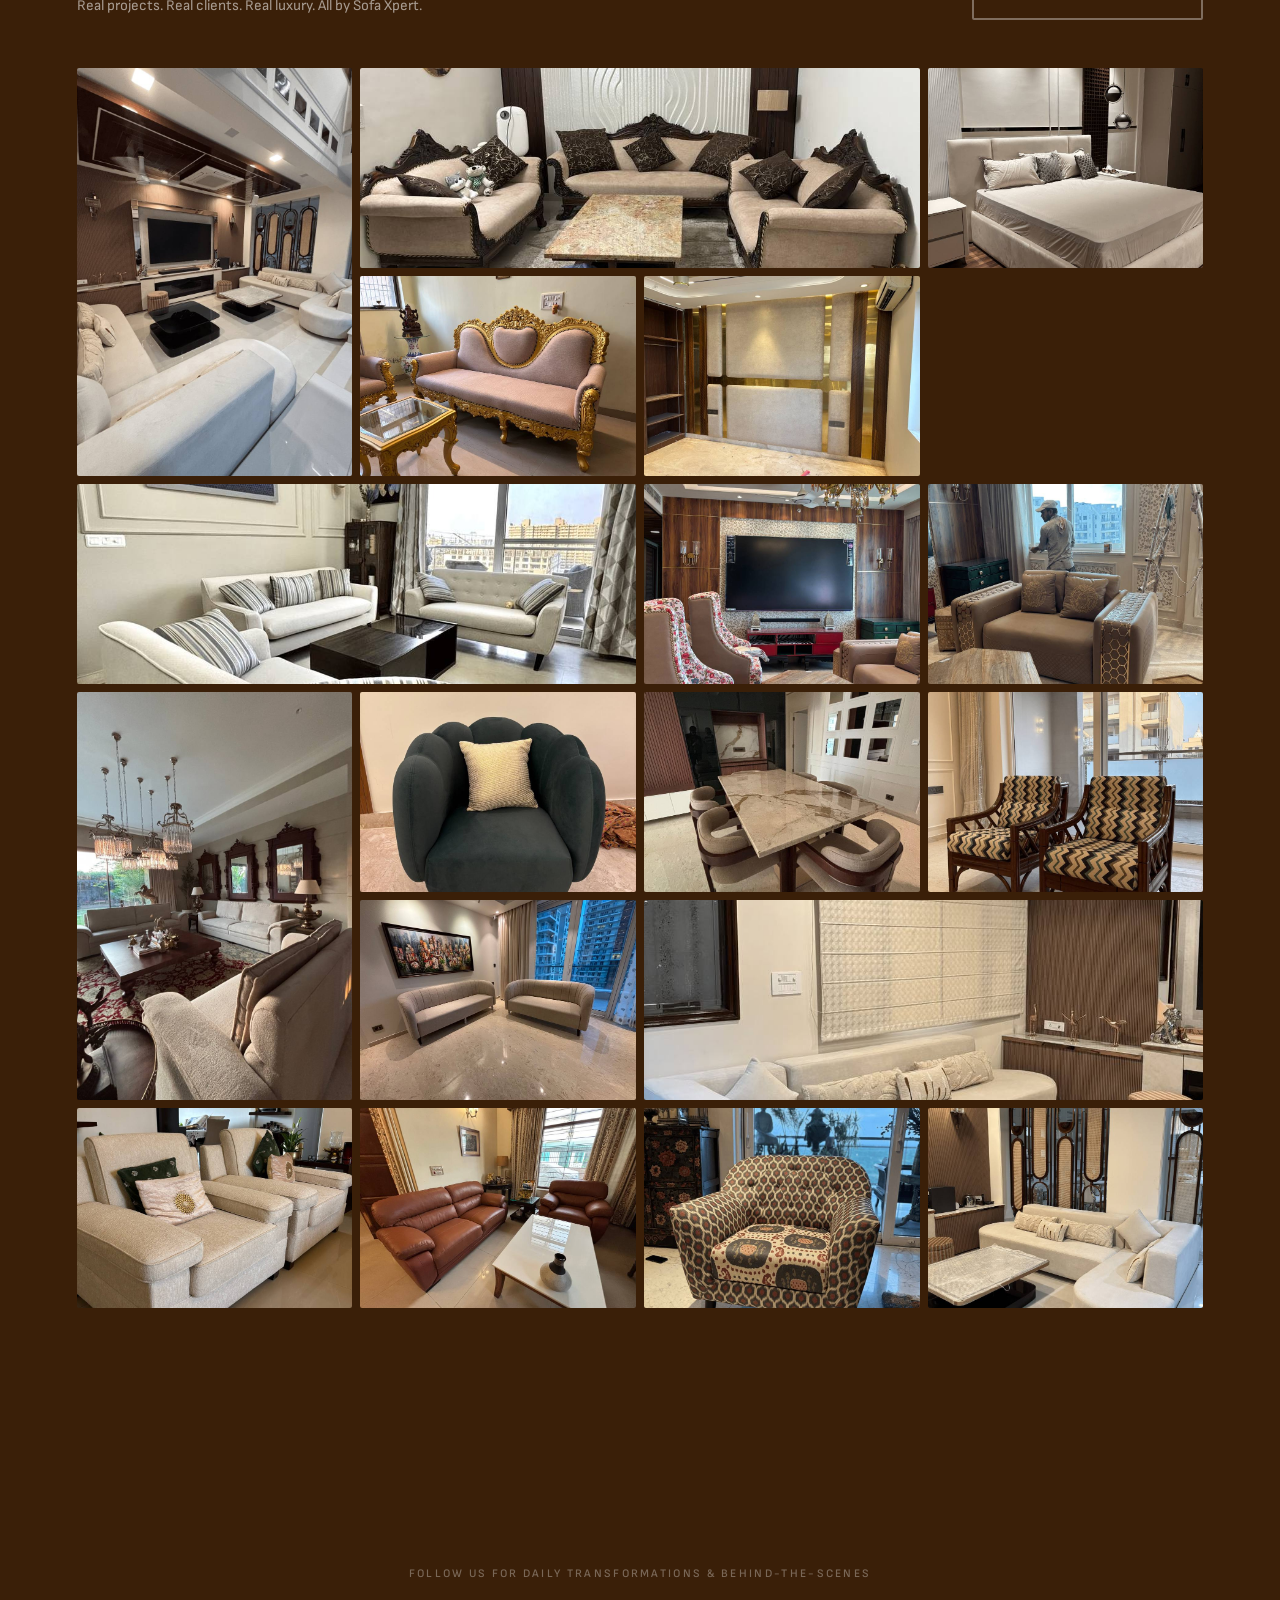
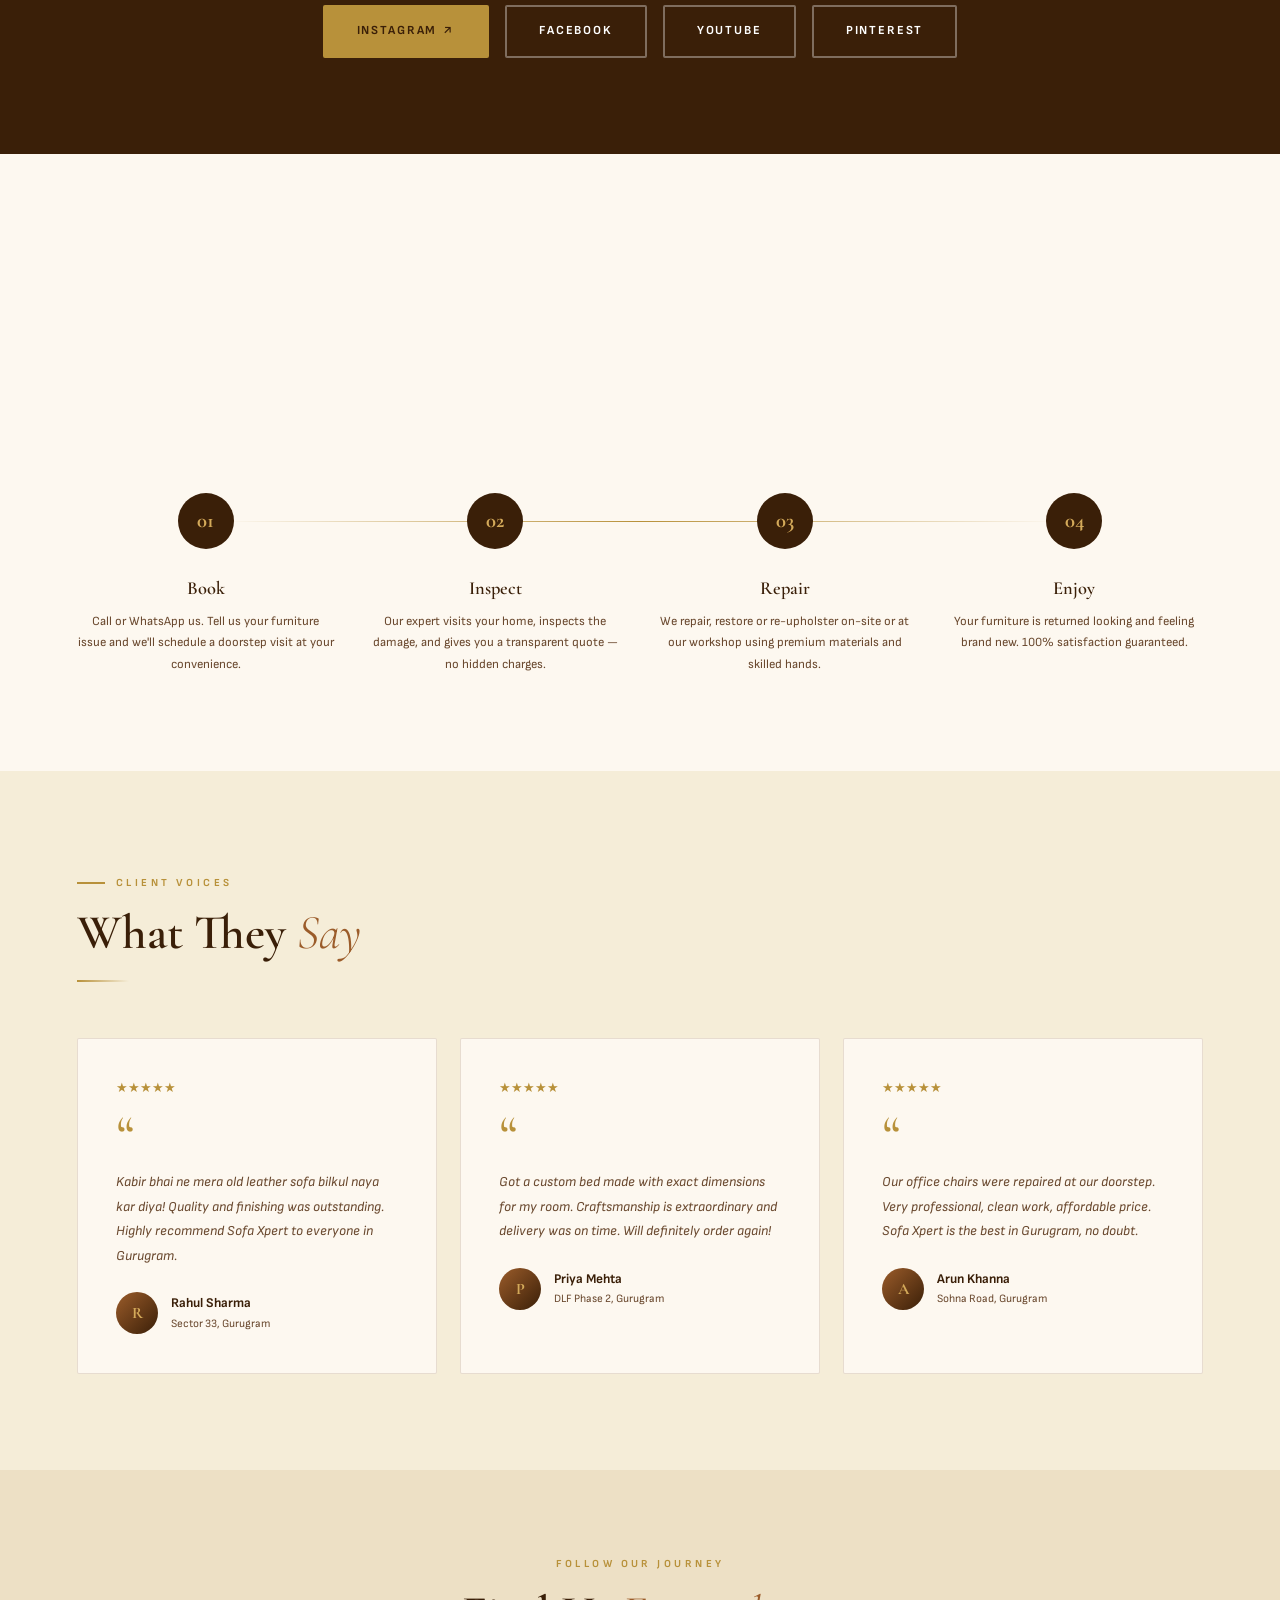
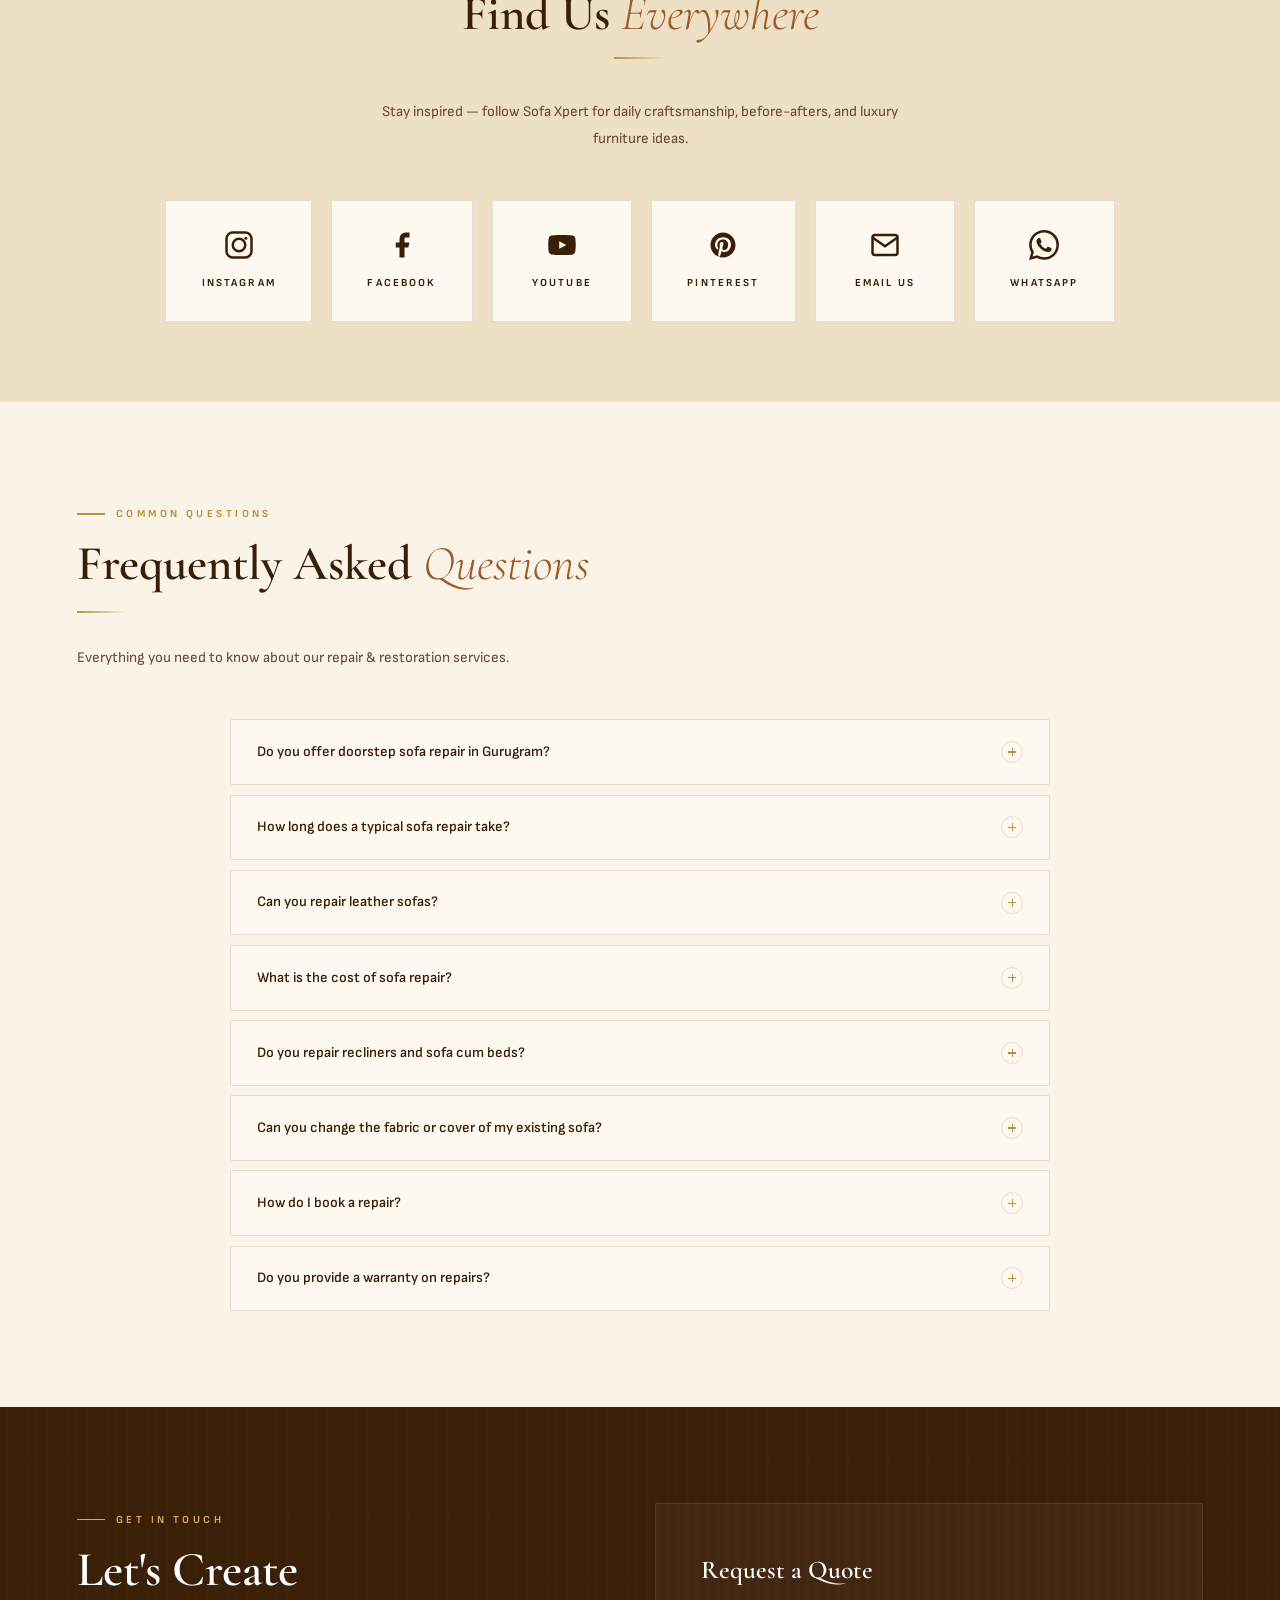
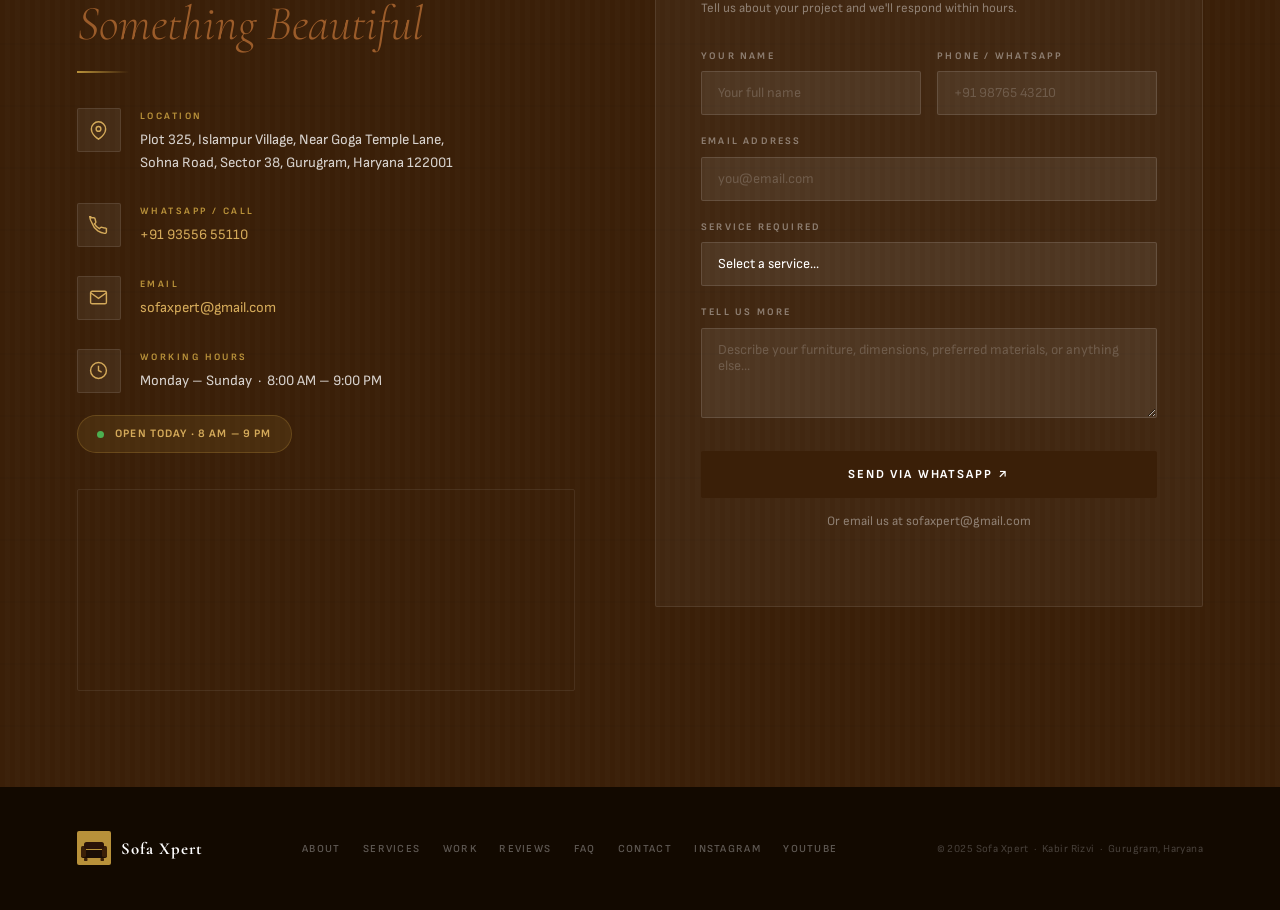
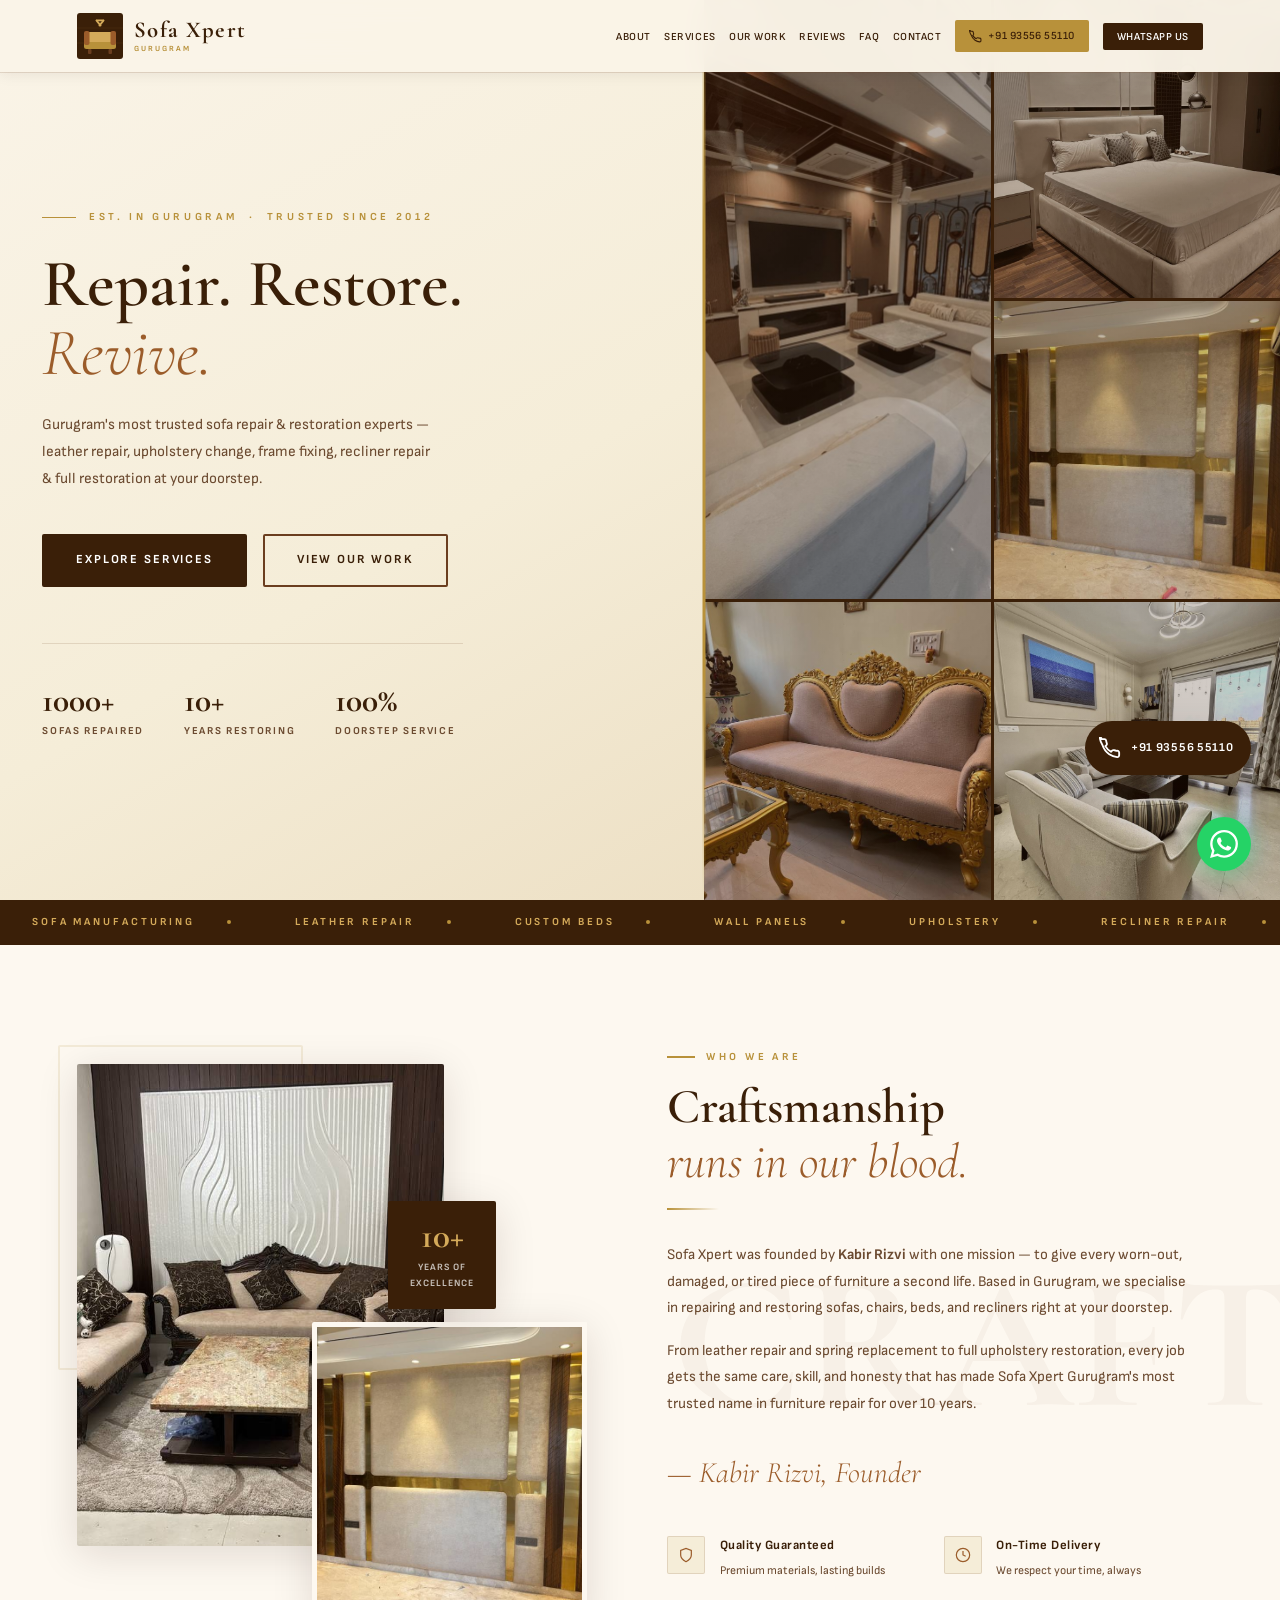
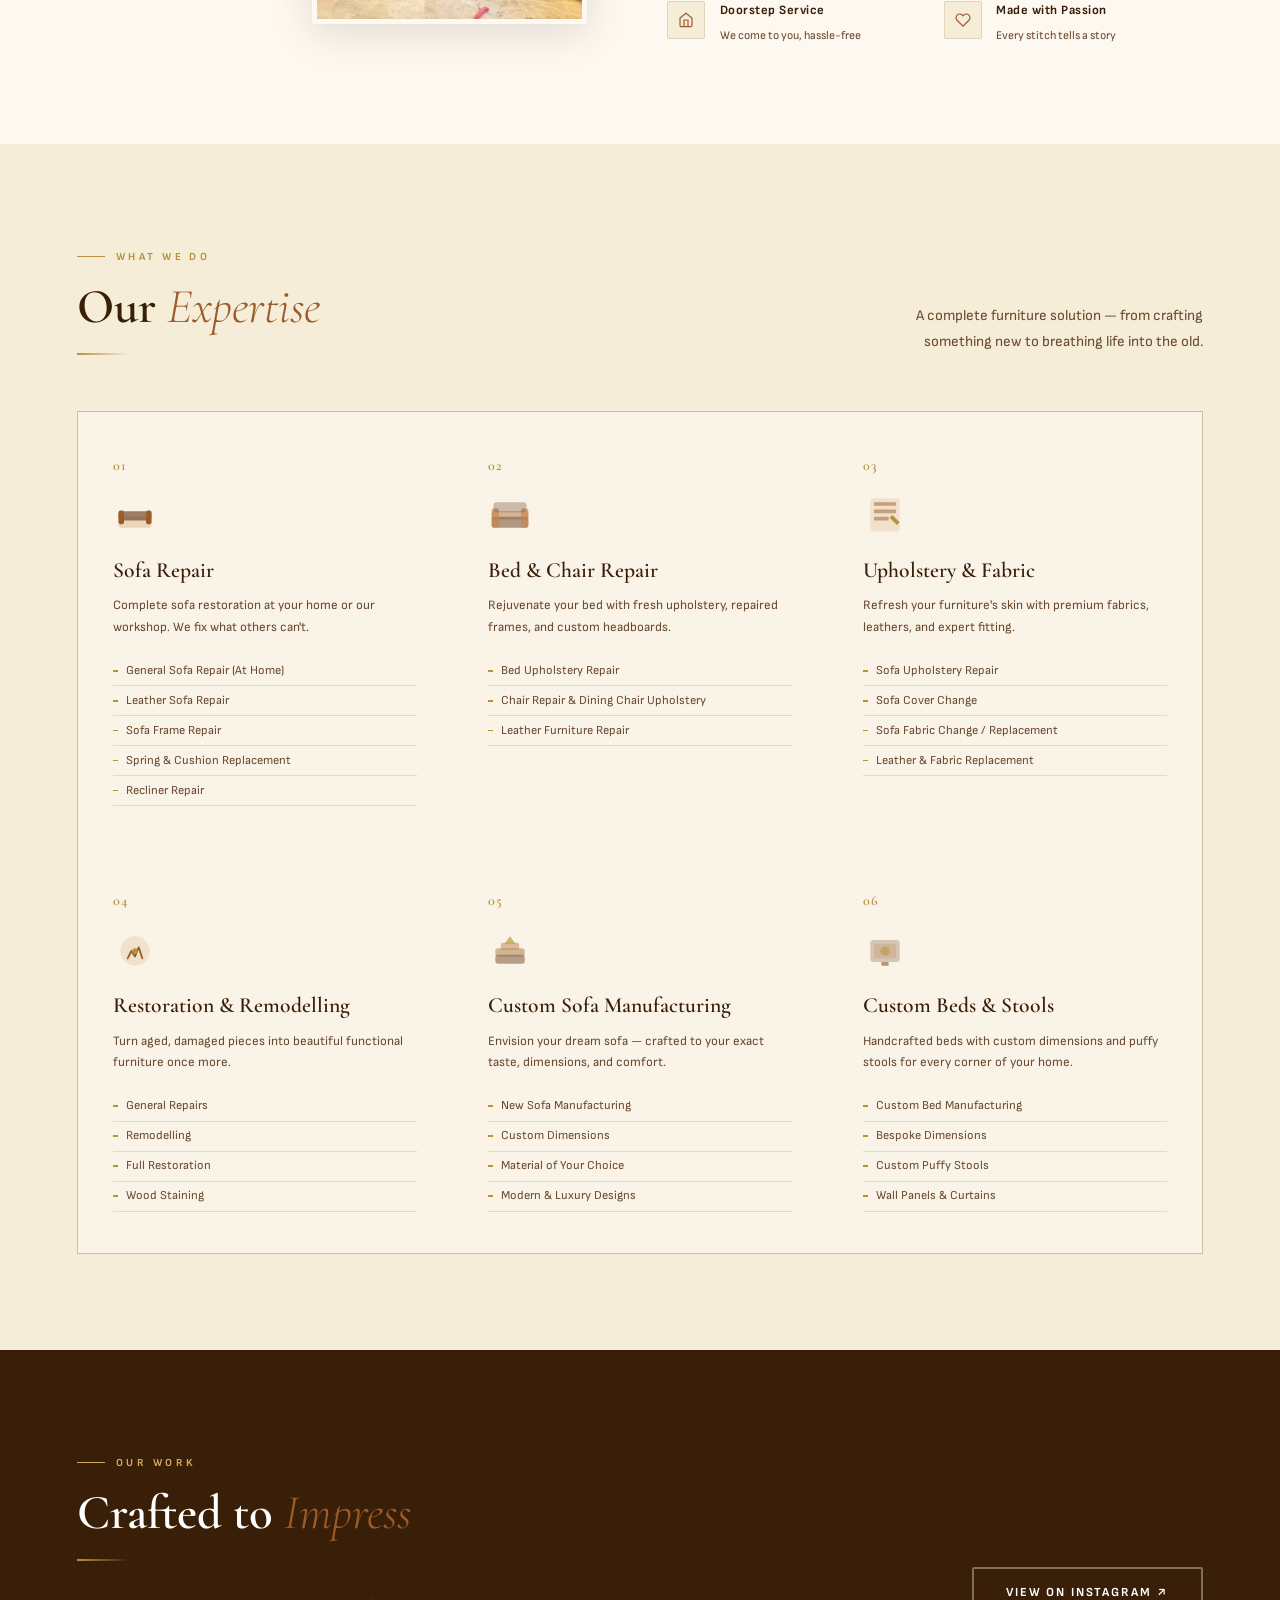
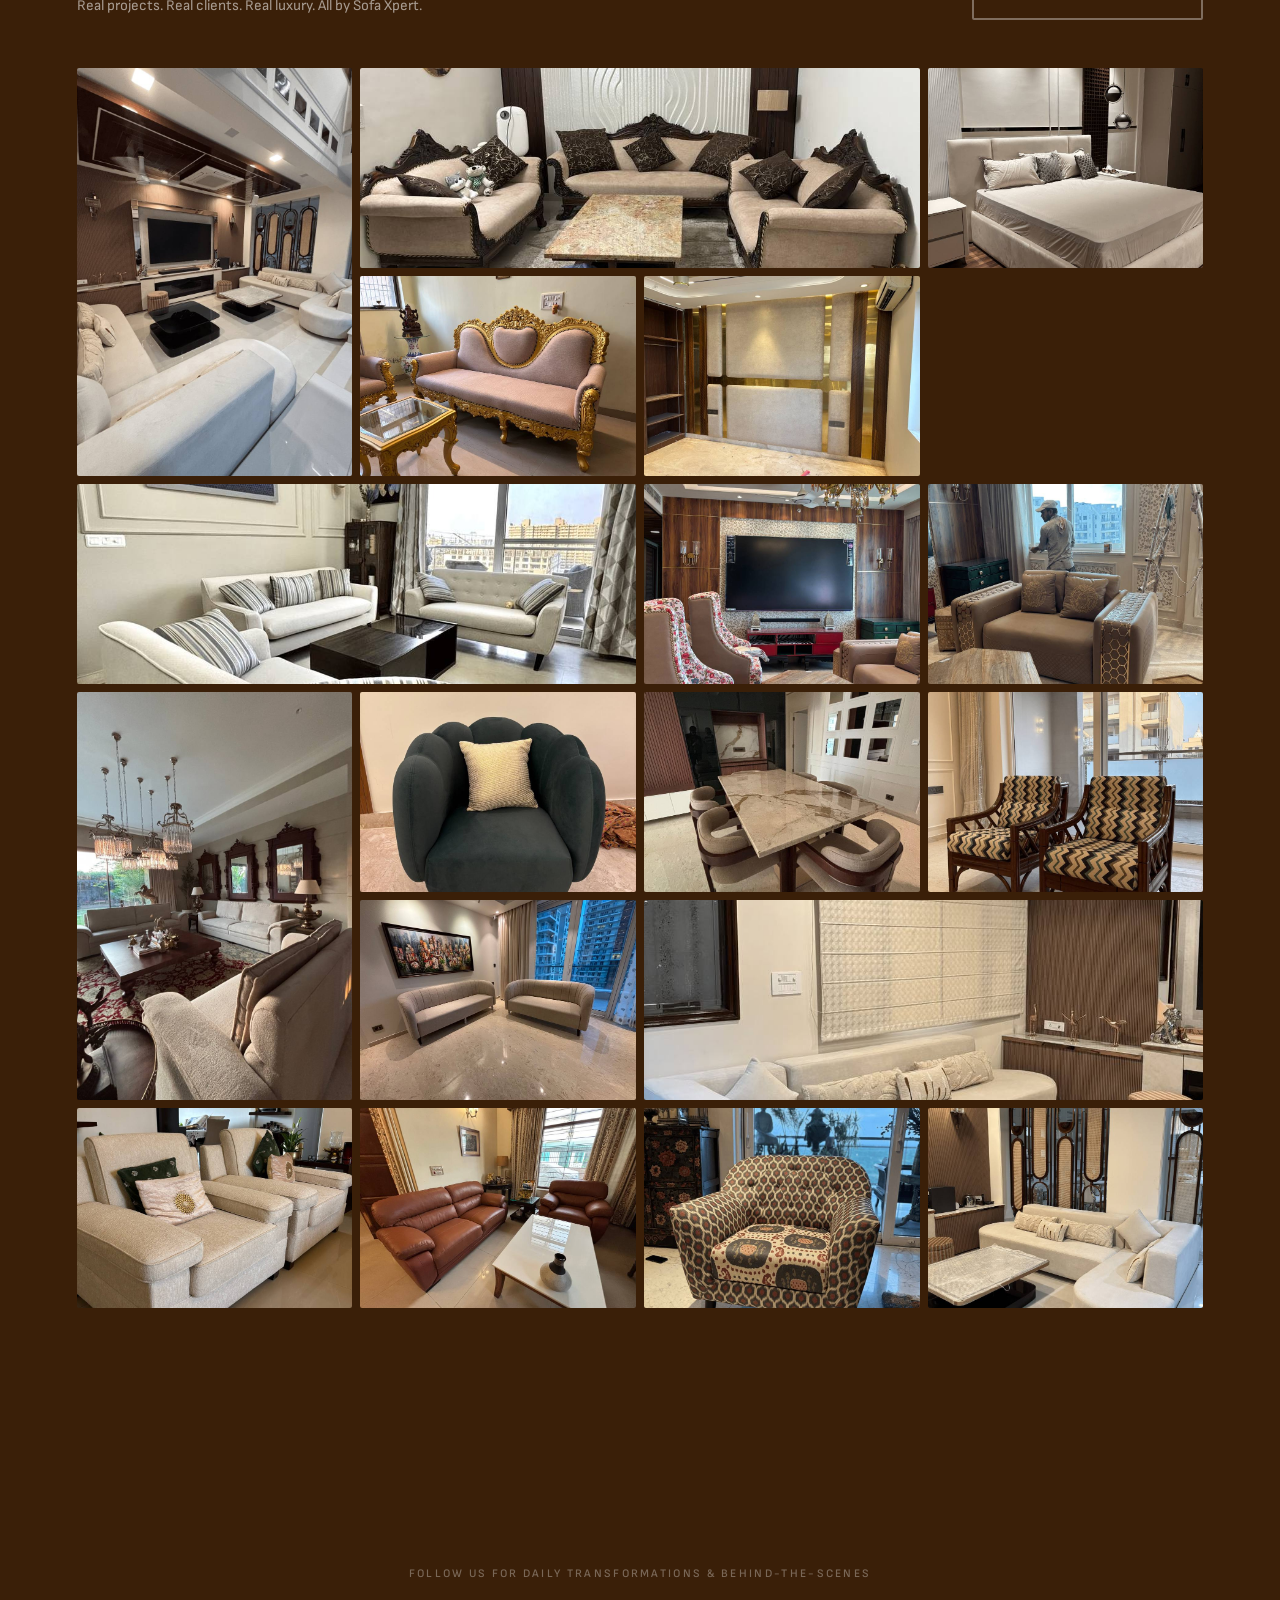
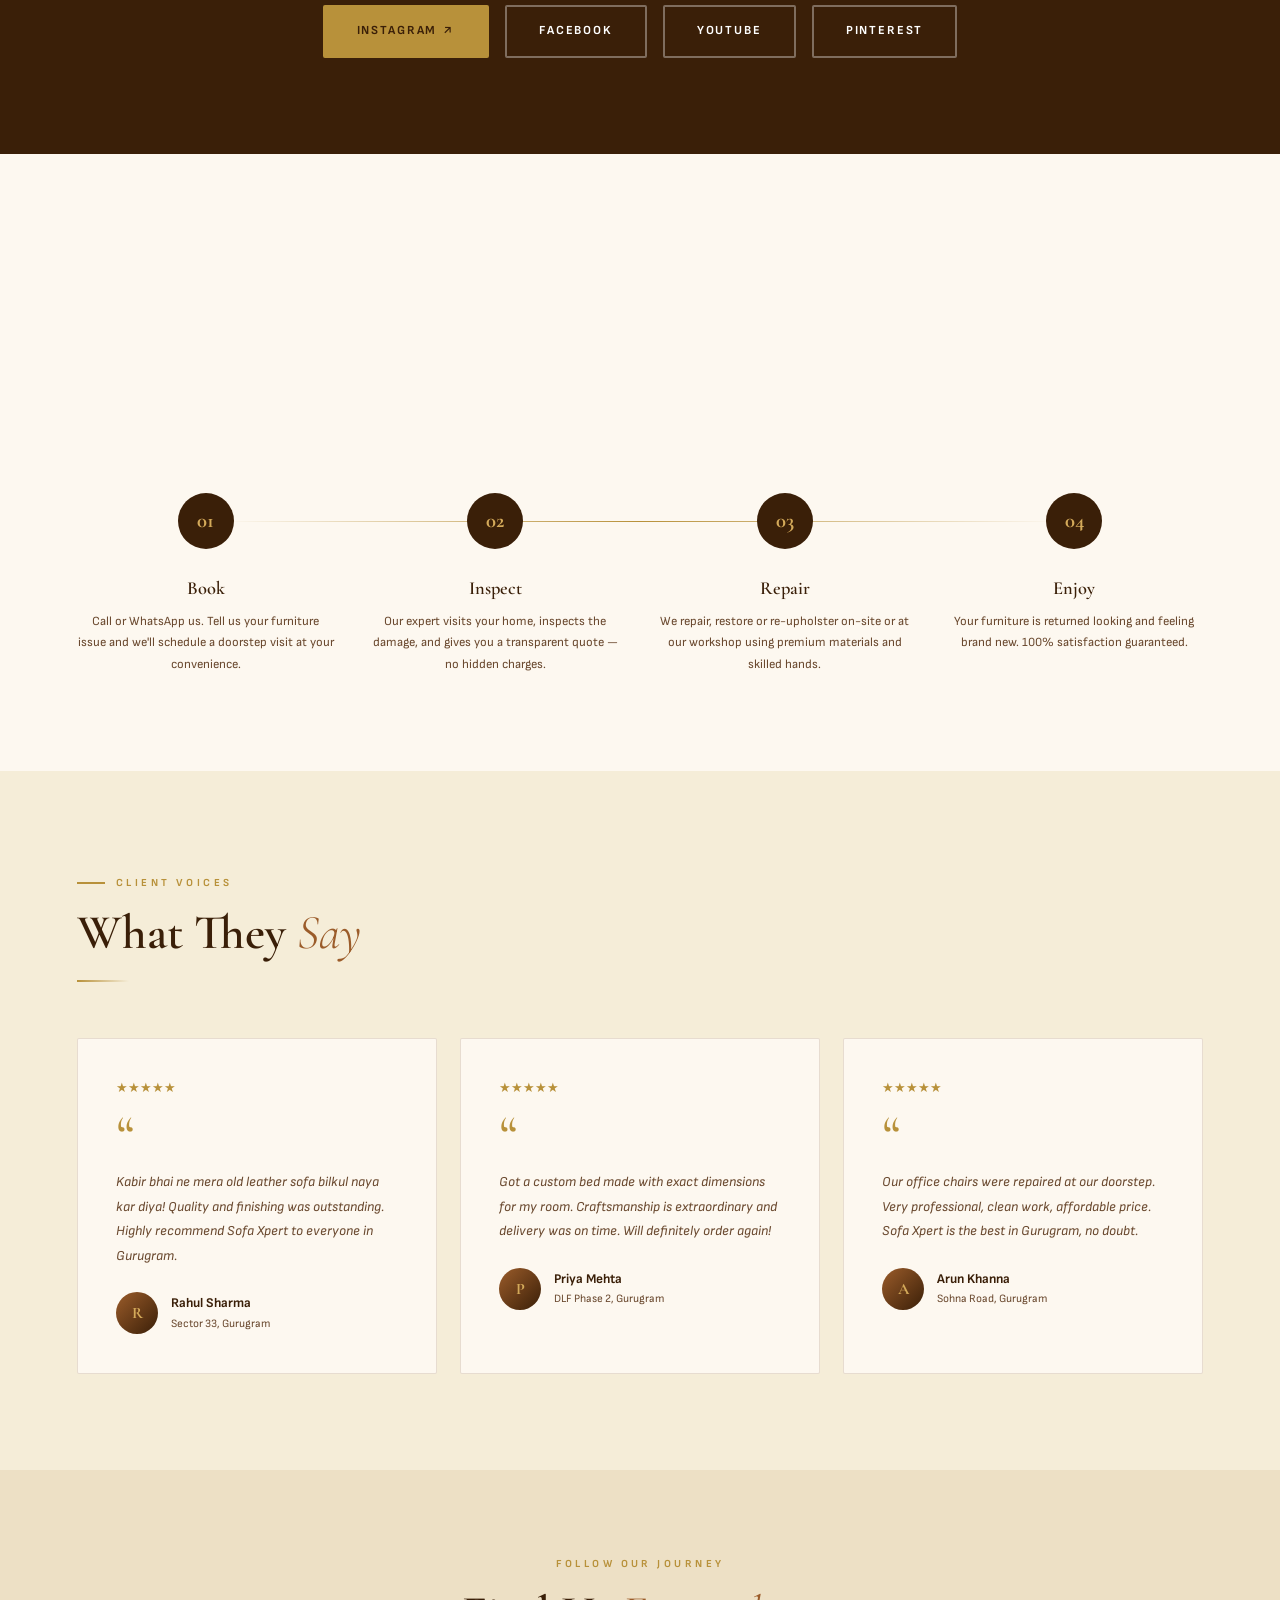
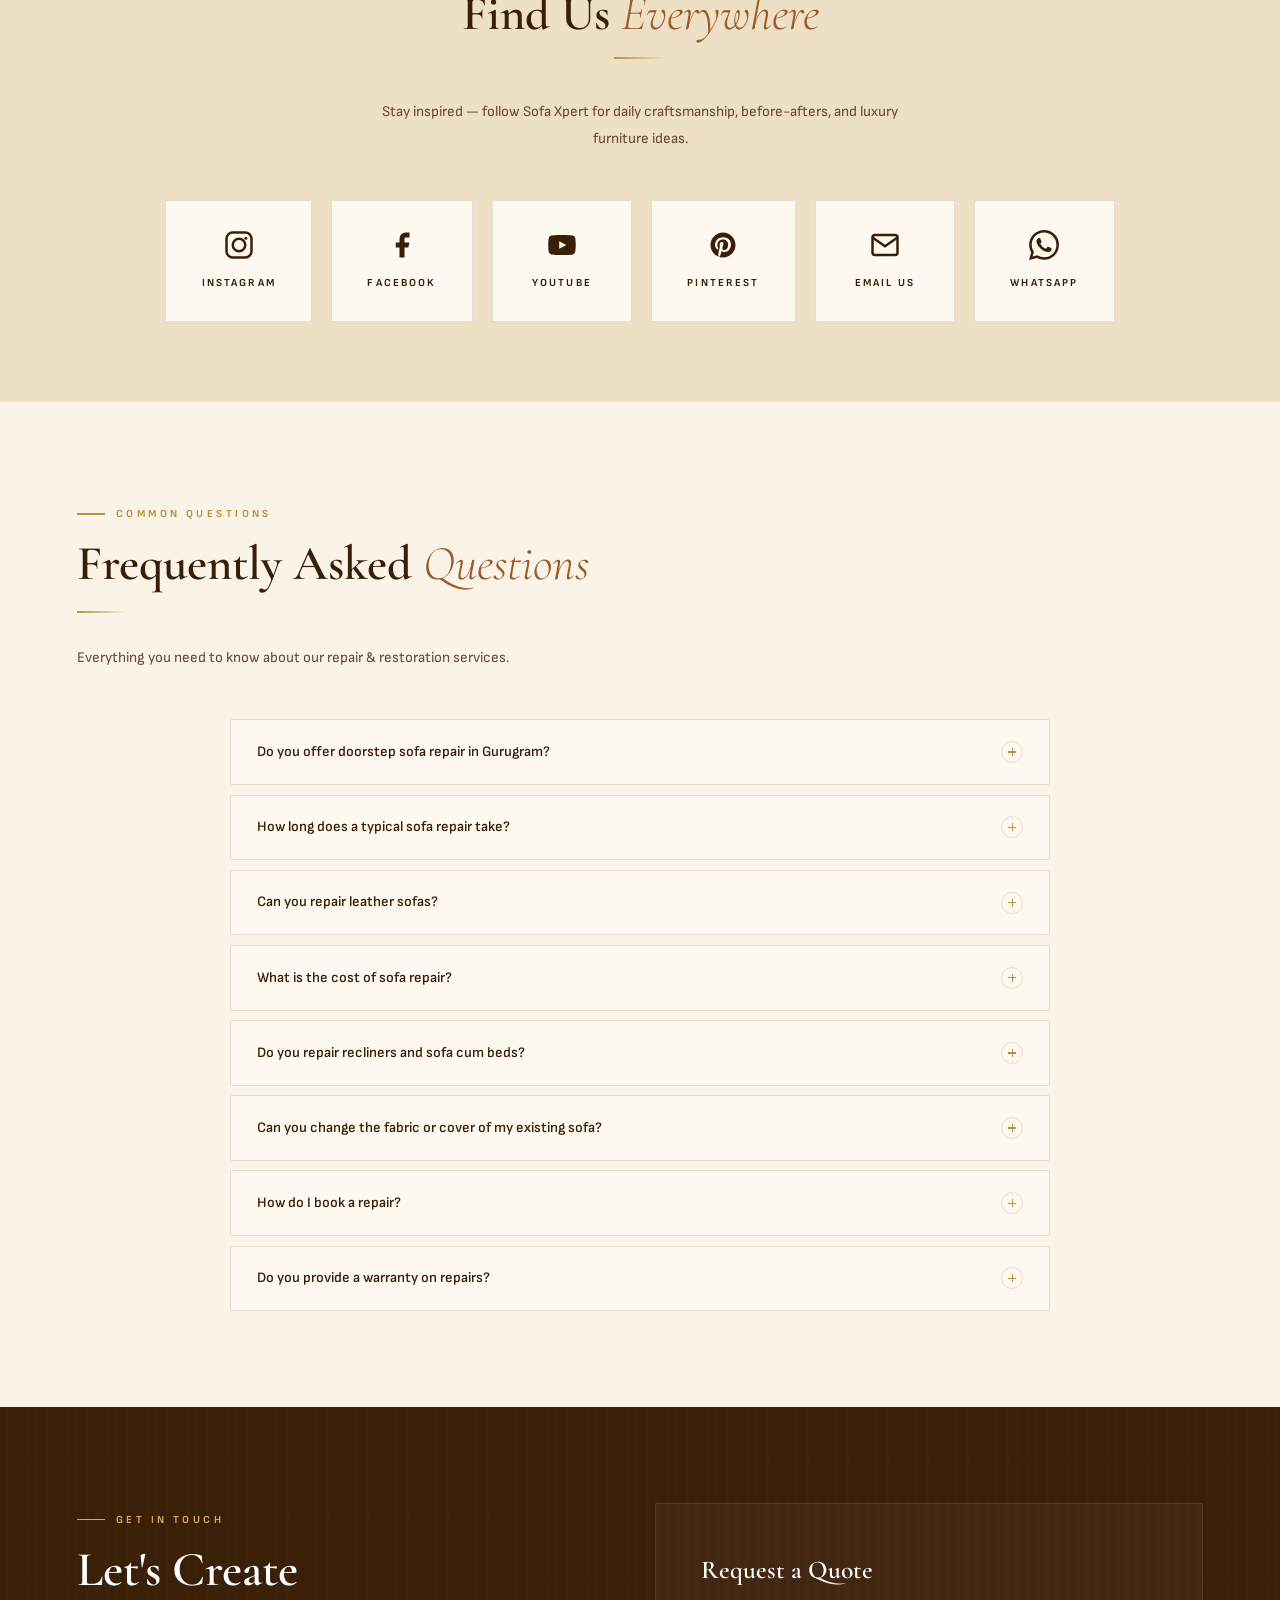
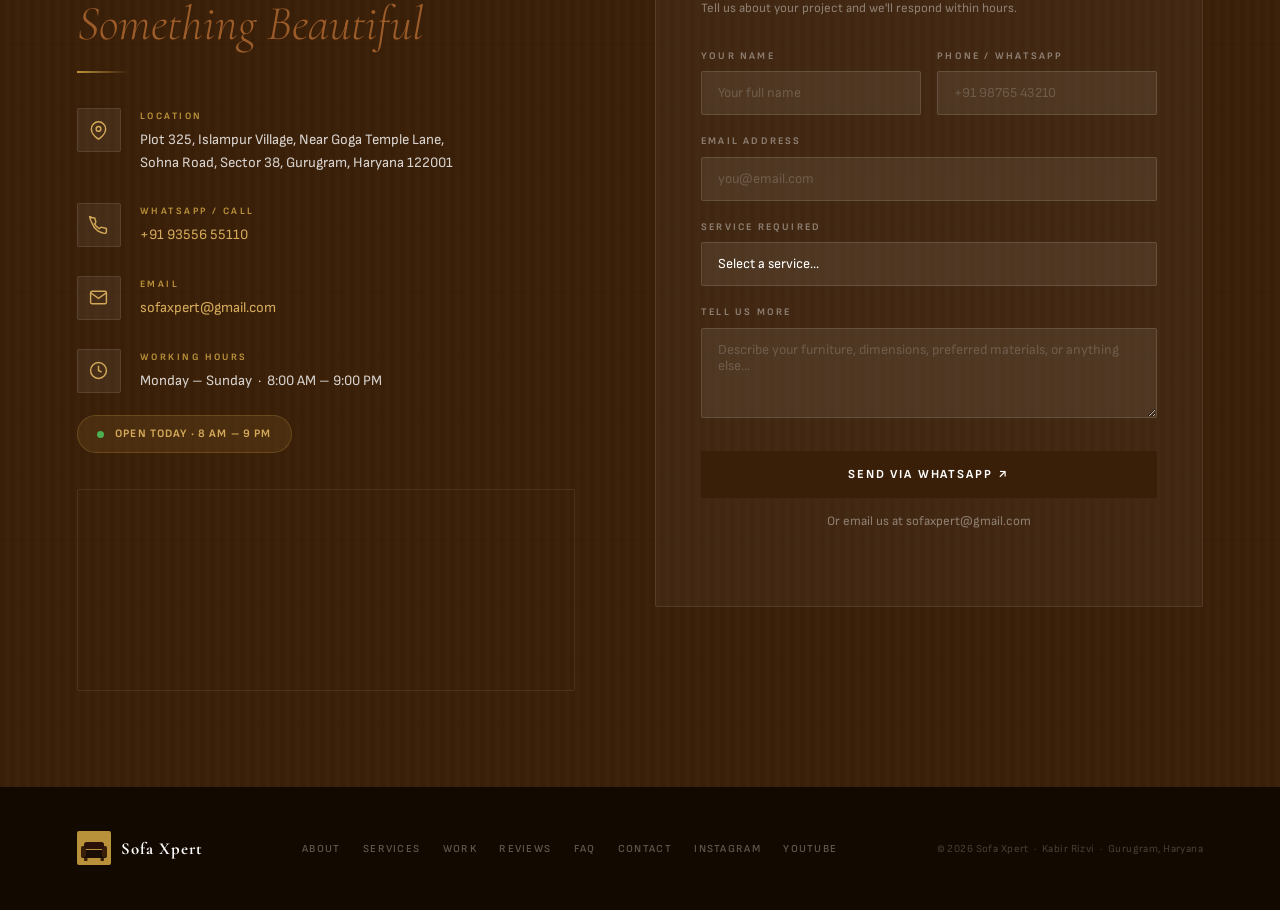
